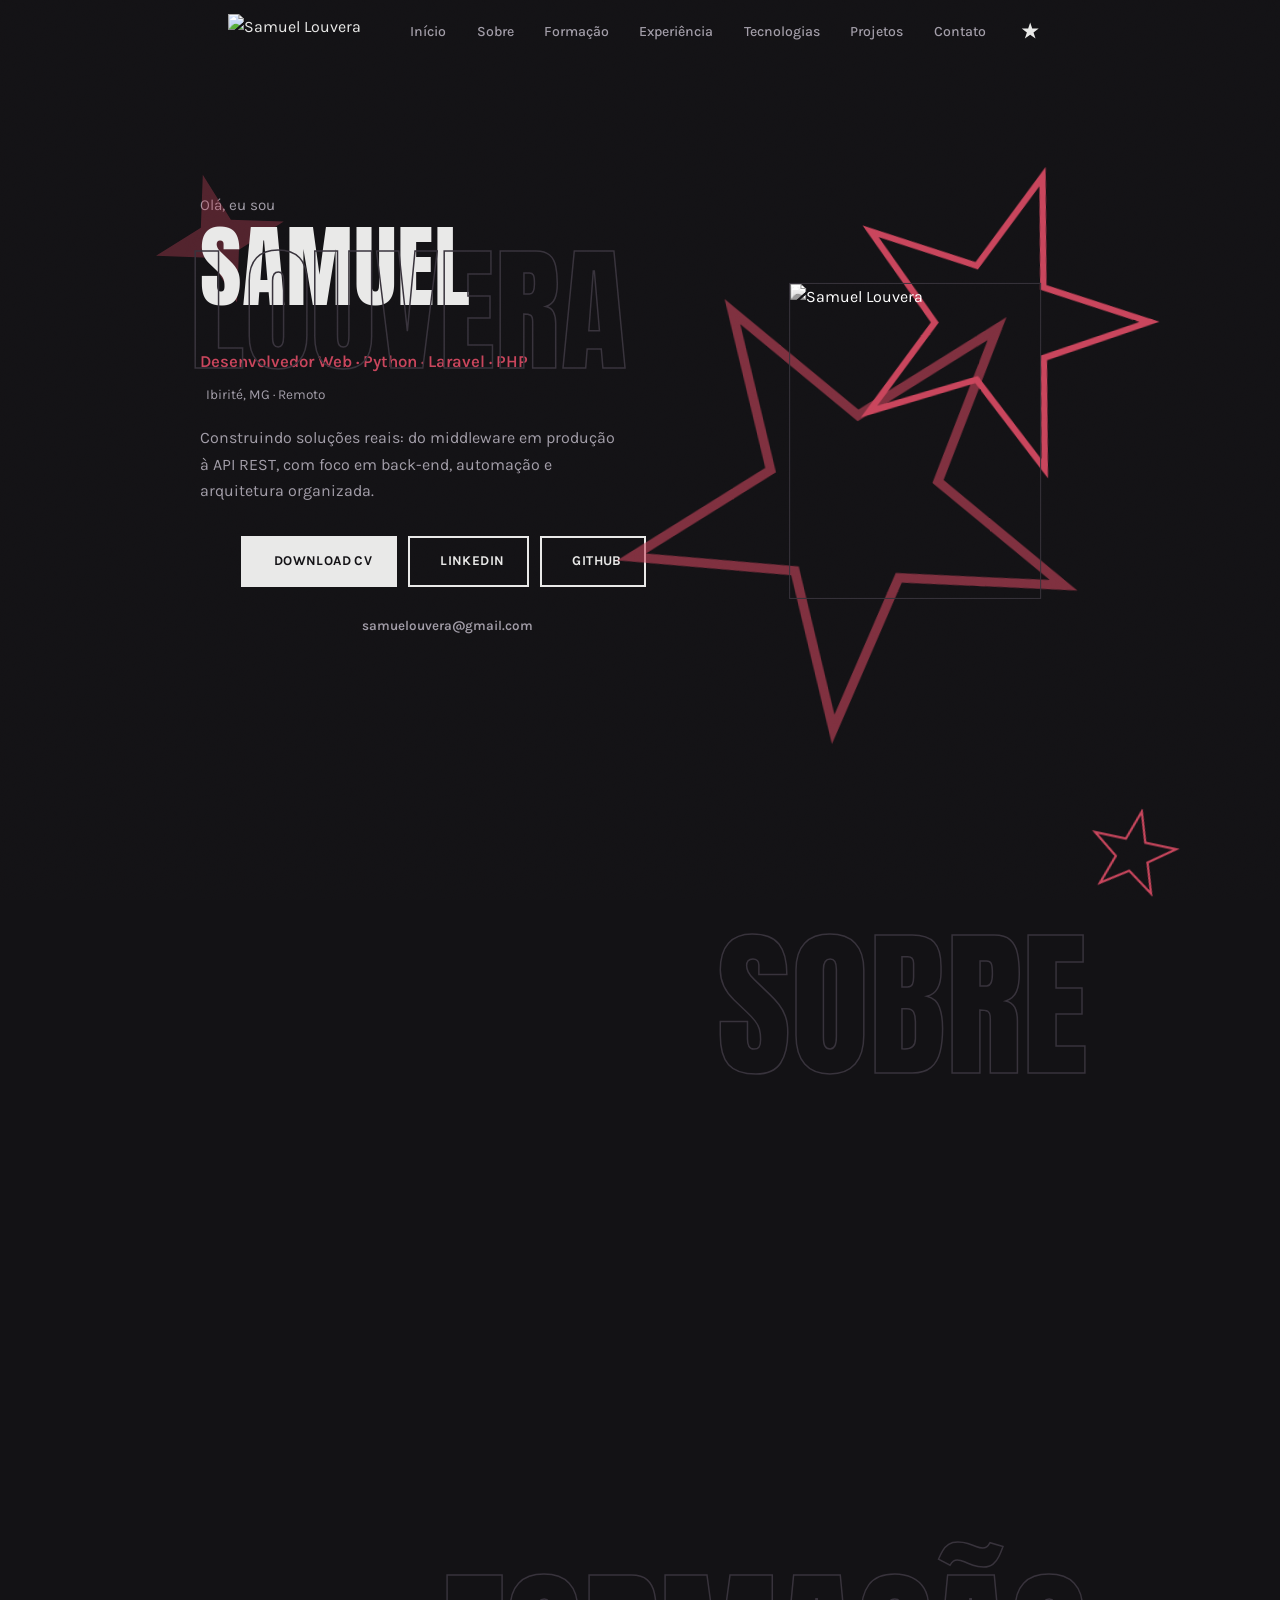
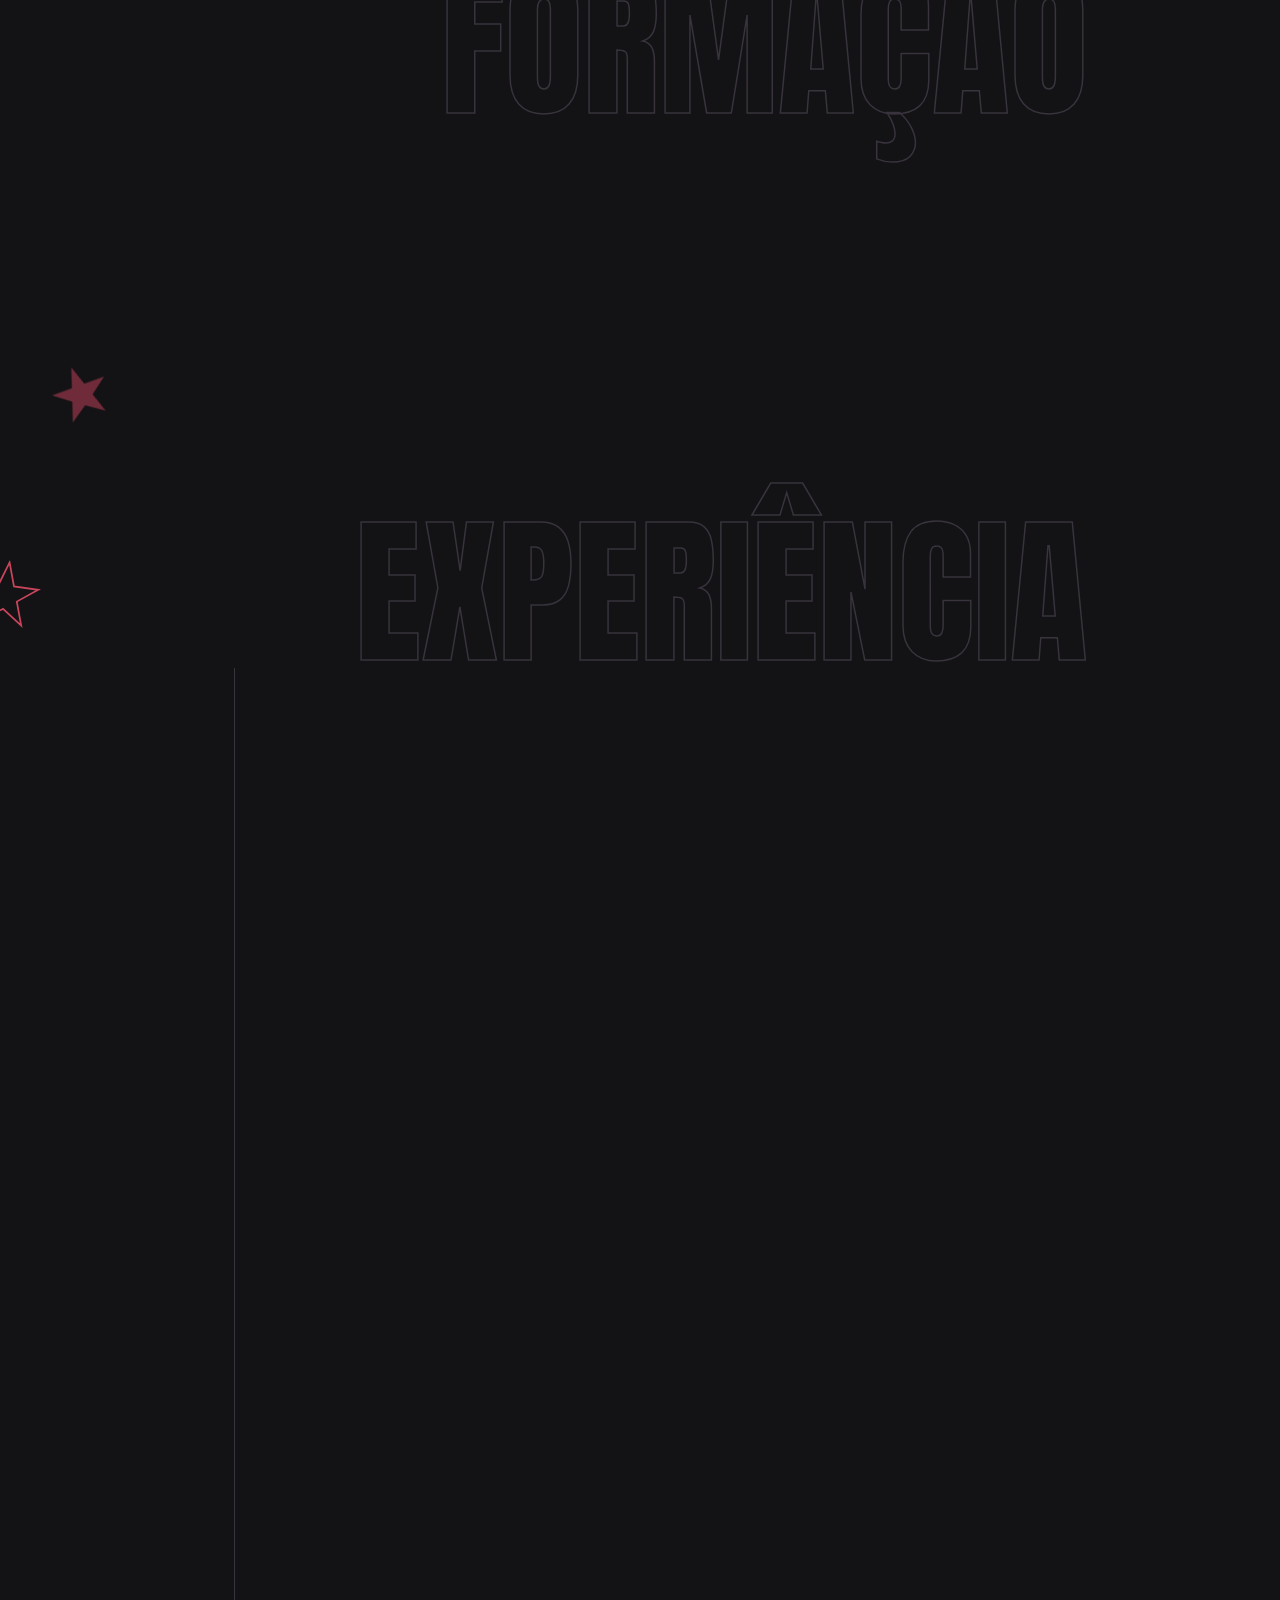
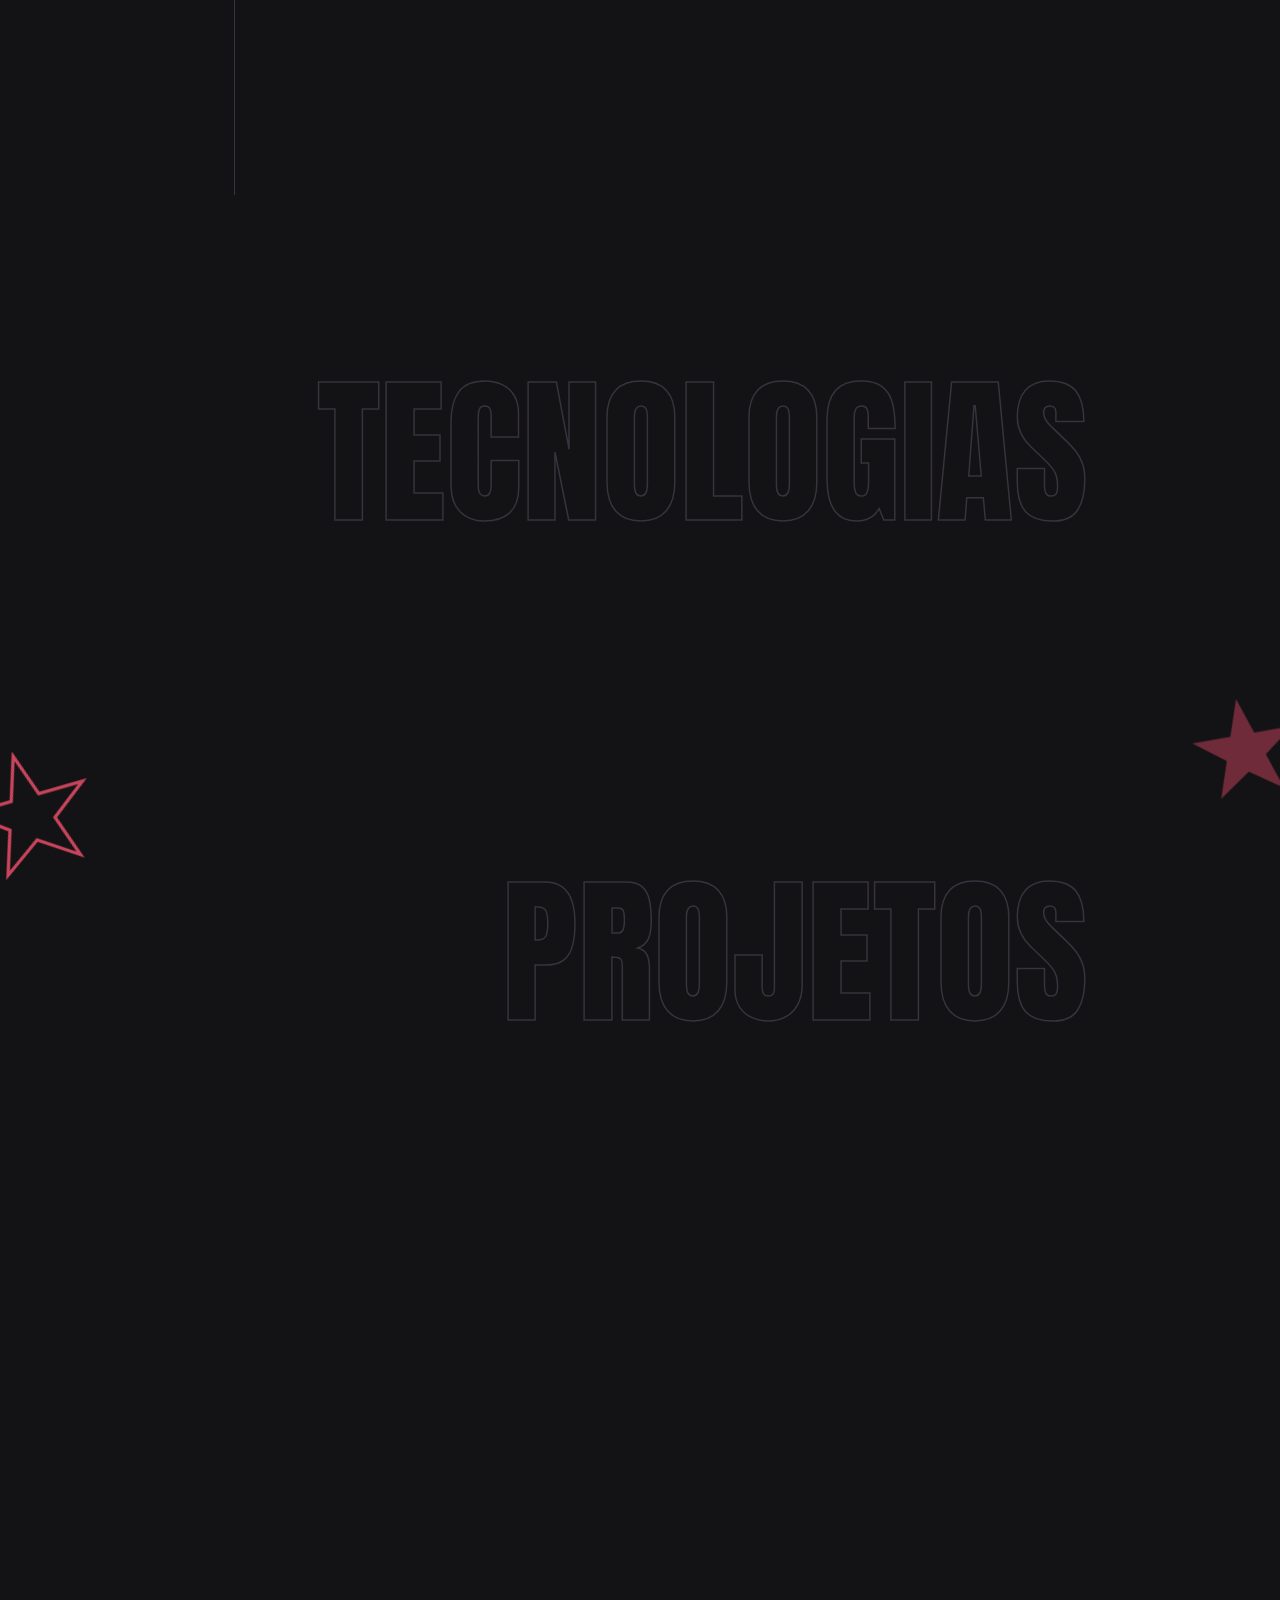
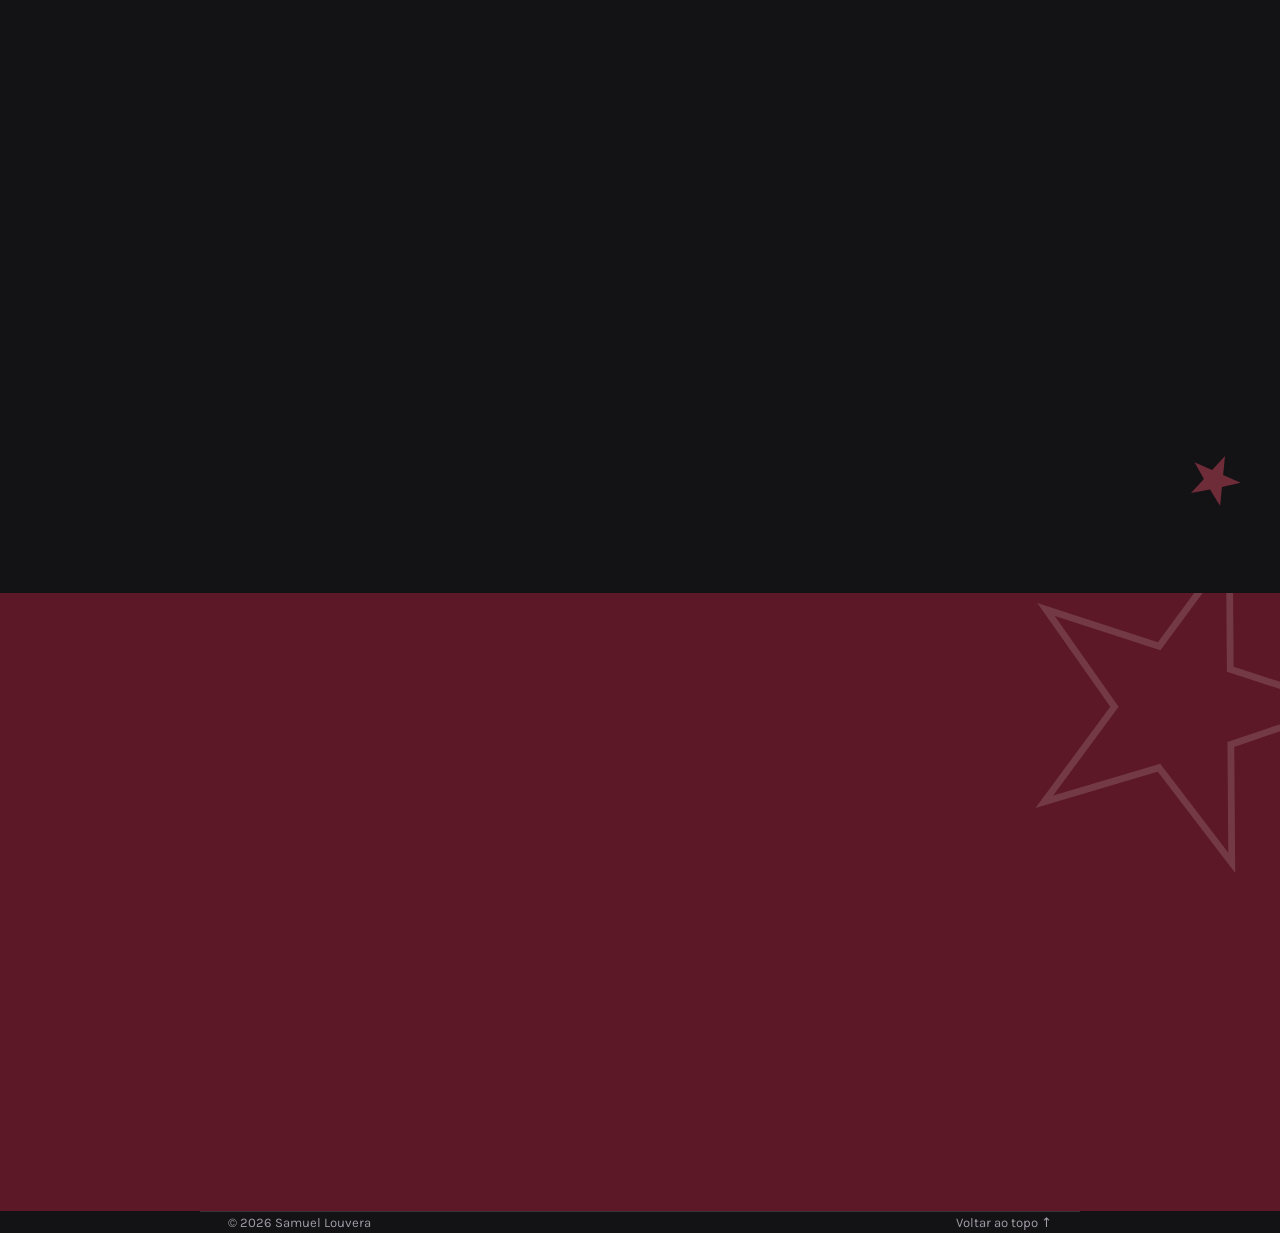
==== index.html @ 9cd800bb "Remove marquee de stacks abaixo do hero" ====
<!DOCTYPE html>
<html lang="pt-br">

<head>
    <meta charset="UTF-8">
    <meta name="viewport" content="width=device-width, initial-scale=1.0">
    <meta name="description" content="Samuel Louvera: Desenvolvedor Web especializado em Laravel, PHP, Python e APIs REST.">
    <meta name="theme-color" content="#131215">
    <title>Samuel Louvera</title>
    <script>
      (function () {
        var saved = localStorage.getItem('theme');
        if (saved === 'light') document.documentElement.setAttribute('data-theme', 'light');
      })();
    </script>

    <link rel="preconnect" href="https://fonts.googleapis.com">
    <link rel="preconnect" href="https://fonts.gstatic.com" crossorigin>
    <link href="https://fonts.googleapis.com/css2?family=Anton&family=Rampart+One&family=Manrope:wght@500;600;700;800&family=Karla:wght@400;500;600&display=swap" rel="stylesheet">
    <link href="https://cdnjs.cloudflare.com/ajax/libs/devicon/2.14.0/devicon.min.css" rel="stylesheet">
    <link href="https://cdnjs.cloudflare.com/ajax/libs/bootstrap-icons/1.11.3/font/bootstrap-icons.css" rel="stylesheet">
    <link rel="icon" href="assets/images/favicon-sv.png" type="image/png">
    <link rel="stylesheet" href="style.css">
</head>

<body>

    <svg width="0" height="0" style="position:absolute" aria-hidden="true">
        <defs>
            <path id="star-shape" d="M50,3 L61,36 L96,36 L68,57 L79,90 L50,70 L21,90 L32,57 L4,36 L39,36 Z" />
        </defs>
    </svg>

    <div id="scroll-prog"></div>

    <!-- ── NAV ── -->
    <nav id="navbar">
        <div class="nav-container">
            <a href="#inicio" class="nav-brand" id="nav-brand" aria-controls="nav-links" aria-expanded="false">
                <img src="assets/images/sv-mark.png" alt="Samuel Louvera">
            </a>
            <div class="nav-right">
                <ul class="nav-links" id="nav-links">
                    <li><a href="#inicio"      class="nav-link">Início</a></li>
                    <li><a href="#sobre"       class="nav-link">Sobre</a></li>
                    <li><a href="#formacao"    class="nav-link">Formação</a></li>
                    <li><a href="#experiencia" class="nav-link">Experiência</a></li>
                    <li><a href="#tecnologias" class="nav-link">Tecnologias</a></li>
                    <li><a href="#projetos"    class="nav-link">Projetos</a></li>
                    <li><a href="#contato"     class="nav-link">Contato</a></li>
                </ul>
                <button class="icon-link theme-toggle" id="theme-toggle" aria-label="Alternar para modo claro">
                    <svg class="theme-toggle-star" viewBox="0 0 100 100" aria-hidden="true"><use href="#star-shape"></use></svg>
                </button>
            </div>
        </div>
    </nav>

    <!-- ── HERO ── -->
    <section id="inicio">
        <div class="hero-grid">
            <div class="hero-text">
                <p class="hero-greeting">Olá, eu sou</p>
                <div class="hero-name-wrap">
                    <svg class="name-star intro" viewBox="0 0 100 100" aria-hidden="true">
                        <path d="M38,8 L46,34 L72,42 L46,50 L38,76 L30,50 L4,42 L30,34 Z" />
                    </svg>
                    <h1 class="hero-name"><span class="letter" style="--i:4">S</span><span class="letter" style="--i:11">a</span><span class="letter" style="--i:0">m</span><span class="letter" style="--i:7">u</span><span class="letter" style="--i:2">e</span><span class="letter" style="--i:9">l</span><br><span class="hero-name-line2"><span class="letter" style="--i:12">L</span><span class="letter" style="--i:1">o</span><span class="letter" style="--i:8">u</span><span class="letter" style="--i:5">v</span><span class="letter" style="--i:10">e</span><span class="letter" style="--i:3">r</span><span class="letter" style="--i:6">a</span></span></h1>
                </div>
                <p class="hero-role">Desenvolvedor Web · Python · Laravel · PHP</p>
                <p class="hero-location"><i class="bi bi-geo-alt"></i> Ibirité, MG · Remoto</p>
                <p class="hero-desc">
                    Construindo soluções reais: do middleware em produção à API REST,
                    com foco em back-end, automação e arquitetura organizada.
                </p>
                <div class="hero-actions">
                    <div class="hero-actions-row">
                        <a href="assets/documents/curriculos/SamuelLouveraM.pdf" download class="btn btn-primary">
                            <i class="bi bi-download"></i> Download CV
                        </a>
                        <a href="https://www.linkedin.com/in/samuel-louvera/" target="_blank" rel="noopener noreferrer" class="btn btn-outline">
                            <i class="bi bi-linkedin"></i> LinkedIn
                        </a>
                        <a href="https://github.com/samuzaum" target="_blank" rel="noopener noreferrer" class="btn btn-outline">
                            <i class="bi bi-github"></i> GitHub
                        </a>
                    </div>
                    <div class="hero-actions-row">
                        <button class="btn btn-ghost" id="email-btn">
                            <i class="bi bi-envelope"></i>
                            <span id="email-label">samuelouvera@gmail.com</span>
                        </button>
                    </div>
                </div>
            </div>
            <div class="hero-visual">
                <svg class="hero-blob" viewBox="0 0 100 100" aria-hidden="true">
                    <g class="star-a-shake"><path class="star-a" d="M50,3 L61,36 L96,36 L68,57 L79,90 L50,70 L21,90 L32,57 L4,36 L39,36 Z" transform="translate(-16 18) rotate(-28 50 50)" /></g>
                    <g class="star-b-shake"><path class="star-b" d="M50,3 L61,36 L96,36 L68,57 L79,90 L50,70 L21,90 L32,57 L4,36 L39,36 Z" transform="translate(68 32) scale(0.68) rotate(22) translate(-50 -50)" /></g>
                </svg>
                <div class="hero-photo-wrap">
                    <img src="assets/images/foto.jpg" alt="Samuel Louvera" class="hero-photo">
                </div>
                <div class="hero-tag-wrap">
                    <img src="assets/images/samuzaum-tag.png" alt="" class="hero-tag" aria-hidden="true">
                </div>
            </div>
        </div>
        <a href="#sobre" class="scroll-down" aria-label="Rolar para baixo">
            <i class="bi bi-chevron-double-down"></i>
        </a>
    </section>

    <!-- ── SOBRE ── -->
    <section id="sobre">
        <svg class="deco-star deco-star--outline star-sobre" viewBox="0 0 100 100" aria-hidden="true"><use href="#star-shape"></use></svg>
        <div class="container">
            <span class="section-watermark" aria-hidden="true">Sobre</span>
            <div class="section-head animate">
                <span class="eyebrow">Perfil</span>
                <h2 class="section-title">Sobre</h2>
            </div>
            <div class="sobre-content animate">
                <p>
                    Sou Samuel Louvera, desenvolvedor web com foco em back-end e automação.
                    Trabalho com <strong>Laravel, PHP e Python</strong> para construir APIs REST e soluções
                    integradas, e com <strong>HTML, CSS e JavaScript</strong> no front-end para interfaces
                    funcionais e responsivas.
                </p>
                <p>
                    Meu background une desenvolvimento e infraestrutura, o que me permite entender
                    o sistema de ponta a ponta, não só o código. Utilizo ferramentas de IA
                    (Claude, ChatGPT, Gemini) no dia a dia como parte do fluxo de trabalho, e tenho
                    inglês técnico para leitura e interpretação de documentação.
                </p>
                <p class="sobre-quote">Prefiro resolver o problema certo a entregar código bonito que ninguém pediu.</p>
            </div>
        </div>
    </section>

    <!-- ── FORMAÇÃO ── -->
    <section id="formacao">
        <svg class="deco-star deco-star--filled star-formacao" viewBox="0 0 100 100" aria-hidden="true"><use href="#star-shape"></use></svg>
        <div class="container">
            <span class="section-watermark" aria-hidden="true">Formação</span>
            <div class="section-head animate">
                <span class="eyebrow">Trajetória</span>
                <h2 class="section-title">Formação</h2>
            </div>
            <div class="formacao-grid animate">
                <div>
                    <h3 class="formacao-label">Educação</h3>
                    <div class="formacao-item">
                        <div class="formacao-icon"><i class="bi bi-mortarboard"></i></div>
                        <div>
                            <strong>Análise e Desenvolvimento de Sistemas</strong>
                            <span>Faculdade Descomplica</span>
                            <span class="formacao-date">2024 – 2026</span>
                        </div>
                    </div>
                    <div class="formacao-item">
                        <div class="formacao-icon"><i class="bi bi-tools"></i></div>
                        <div>
                            <strong>Técnico em Tecnologia da Informação</strong>
                            <span>SENAI BH CECOTEG</span>
                            <span class="formacao-date">2023 – 2024</span>
                        </div>
                    </div>
                </div>
                <div>
                    <h3 class="formacao-label">Certificações</h3>
                    <ul class="cert-list">
                        <li><i class="bi bi-patch-check"></i> Cisco: Network Defense</li>
                        <li><i class="bi bi-patch-check"></i> Cisco: Endpoint Security</li>
                        <li><i class="bi bi-patch-check"></i> Object-Oriented Developer</li>
                        <li><i class="bi bi-patch-check"></i> Ferramentas de Inteligência Artificial</li>
                        <li><i class="bi bi-patch-check"></i> Inglês Técnico: leitura e interpretação</li>
                    </ul>
                </div>
            </div>
        </div>
    </section>

    <!-- ── EXPERIÊNCIA ── -->
    <section id="experiencia">
        <svg class="deco-star deco-star--outline star-experiencia" viewBox="0 0 100 100" aria-hidden="true"><use href="#star-shape"></use></svg>
        <div class="container">
            <span class="section-watermark" aria-hidden="true">Experiência</span>
            <div class="section-head animate">
                <span class="eyebrow">Histórico profissional</span>
                <h2 class="section-title">Experiência</h2>
            </div>
            <div class="timeline">

                <div class="timeline-item animate">
                    <svg class="timeline-dot" viewBox="0 0 100 100" aria-hidden="true"><use href="#star-shape"></use></svg>
                    <div class="timeline-card">
                        <div class="timeline-header">
                            <div>
                                <h3>Lápis Raro</h3>
                                <span class="timeline-role">Estagiário de T.I</span>
                            </div>
                            <span class="timeline-date">abr/2026 – atual</span>
                        </div>
                        <ul class="timeline-bullets">
                            <li>Desenvolvimento e implementação de <strong>middleware Python</strong> para automação de extração e integração de dados via protocolo Intelbras <em>(em produção)</em>.</li>
                            <li>Desenvolvimento de funcionalidades em um dashboard interno de acompanhamento financeiro (<strong>Next.js, React, TypeScript, Supabase/PostgreSQL</strong>), incluindo modelagem de dados e otimização de consultas <em>(em desenvolvimento)</em>.</li>
                            <li>Implementação e manutenção de um portal interno de gestão de documentos (<strong>Laravel</strong>), com integração de e-mail automatizada e cobertura de testes automatizados <em>(em produção)</em>.</li>
                            <li>Administração de <strong>IAM</strong> via Google Workspace, cobrindo 95% do parque de permissões com Princípio do Menor Privilégio.</li>
                            <li>Gestão do ciclo de vida do colaborador: <strong>onboarding/offboarding</strong> em ambiente híbrido (nuvem e servidor local).</li>
                            <li>Migração de dados legados (CDs/HDs) para <strong>Google Drive</strong> com rotinas de backup e controle de integridade.</li>
                            <li>Suporte técnico <strong>N1/N2</strong> via <strong>GLPI</strong> com metodologia <strong>ITIL</strong>: hardware, firmware/drivers e refresh tecnológico.</li>
                        </ul>
                        <div class="timeline-tags">
                            <span class="tag">Python</span>
                            <span class="tag">Laravel</span>
                            <span class="tag">Next.js</span>
                            <span class="tag">TypeScript</span>
                            <span class="tag">Supabase</span>
                            <span class="tag">Google Workspace</span>
                            <span class="tag">IAM</span>
                            <span class="tag">GLPI</span>
                            <span class="tag">ITIL</span>
                        </div>
                    </div>
                </div>

                <div class="timeline-item animate">
                    <svg class="timeline-dot" viewBox="0 0 100 100" aria-hidden="true"><use href="#star-shape"></use></svg>
                    <div class="timeline-card">
                        <div class="timeline-header">
                            <div>
                                <h3>AprendaNet &amp; Professor Global</h3>
                                <span class="timeline-role">Bolsista em Conteúdo Educacional · Projeto CNPq · remoto</span>
                            </div>
                            <span class="timeline-date">ago/2025 – atual</span>
                        </div>
                        <ul class="timeline-bullets">
                            <li>Desenvolvimento de páginas <strong>HTML</strong> para conteúdos educacionais digitais.</li>
                            <li>Produção e formatação de materiais técnicos e científicos em <strong>LaTeX</strong>.</li>
                            <li>Tradução e conversão de conteúdos matemáticos de <strong>Maple</strong> para LaTeX e HTML.</li>
                        </ul>
                        <div class="timeline-tags">
                            <span class="tag">HTML</span>
                            <span class="tag">LaTeX</span>
                            <span class="tag">LMS</span>
                        </div>
                    </div>
                </div>

                <div class="timeline-item animate">
                    <svg class="timeline-dot" viewBox="0 0 100 100" aria-hidden="true"><use href="#star-shape"></use></svg>
                    <div class="timeline-card">
                        <div class="timeline-header">
                            <div>
                                <h3>Polimac Equipamentos para Gastronomia</h3>
                                <span class="timeline-role">Estagiário de Vendas</span>
                            </div>
                            <span class="timeline-date">out/2024 – jan/2025</span>
                        </div>
                        <ul class="timeline-bullets">
                            <li>Gestão de e-commerce nas plataformas <strong>Nuvem Shop</strong> e <strong>Mercado Livre</strong>.</li>
                            <li>Atendimento ao cliente com <strong>CRM HubSpot</strong> e <strong>ERP Bling</strong>.</li>
                        </ul>
                        <div class="timeline-tags">
                            <span class="tag">HubSpot</span>
                            <span class="tag">E-commerce</span>
                            <span class="tag">Canva</span>
                        </div>
                    </div>
                </div>

            </div>
        </div>
    </section>

    <!-- ── TECNOLOGIAS ── -->
    <section id="tecnologias">
        <svg class="deco-star deco-star--filled star-tecnologias" viewBox="0 0 100 100" aria-hidden="true"><use href="#star-shape"></use></svg>
        <div class="container">
            <span class="section-watermark" aria-hidden="true">Tecnologias</span>
            <div class="section-head animate">
                <span class="eyebrow">Ferramentas</span>
                <h2 class="section-title">Tecnologias</h2>
            </div>
            <div class="tech-grid animate">
                <div class="tech-category">
                    <h3>Front-End</h3>
                    <div class="tech-icons">
                        <div class="tech-item"><i class="devicon-html5-plain colored"></i><span>HTML5</span></div>
                        <div class="tech-item"><i class="devicon-css3-plain colored"></i><span>CSS3</span></div>
                        <div class="tech-item"><i class="devicon-javascript-plain colored"></i><span>JavaScript</span></div>
                        <div class="tech-item"><i class="devicon-typescript-plain colored"></i><span>TypeScript</span></div>
                        <div class="tech-item"><i class="devicon-react-original colored"></i><span>React</span></div>
                        <div class="tech-item"><i class="devicon-nextjs-original colored"></i><span>Next.js</span></div>
                        <div class="tech-item"><i class="devicon-bootstrap-plain colored"></i><span>Bootstrap</span></div>
                        <div class="tech-item"><i class="devicon-jquery-plain colored"></i><span>jQuery</span></div>
                    </div>
                </div>
                <div class="tech-category">
                    <h3>Back-End</h3>
                    <div class="tech-icons">
                        <div class="tech-item"><i class="devicon-laravel-plain colored"></i><span>Laravel</span></div>
                        <div class="tech-item"><i class="devicon-php-plain colored"></i><span>PHP</span></div>
                        <div class="tech-item"><i class="devicon-python-plain colored"></i><span>Python</span></div>
                        <div class="tech-item"><i class="devicon-nodejs-plain colored"></i><span>Node.js</span></div>
                        <div class="tech-item"><i class="devicon-mysql-plain colored"></i><span>MySQL</span></div>
                        <div class="tech-item"><i class="bi bi-database tech-google-icon"></i><span>Supabase</span></div>
                    </div>
                </div>
                <div class="tech-category">
                    <h3>Utilitários</h3>
                    <div class="tech-icons">
                        <div class="tech-item"><i class="devicon-git-plain colored"></i><span>Git</span></div>
                        <div class="tech-item"><i class="devicon-docker-plain colored"></i><span>Docker</span></div>
                        <div class="tech-item"><i class="devicon-figma-plain colored"></i><span>Figma</span></div>
                        <div class="tech-item"><i class="bi bi-google tech-google-icon"></i><span>G. Workspace</span></div>
                    </div>
                </div>
            </div>
        </div>
    </section>

    <!-- ── PROJETOS ── -->
    <section id="projetos">
        <svg class="deco-star deco-star--outline star-projetos" viewBox="0 0 100 100" aria-hidden="true"><use href="#star-shape"></use></svg>
        <svg class="deco-star deco-star--filled star-projetos-2" viewBox="0 0 100 100" aria-hidden="true"><use href="#star-shape"></use></svg>
        <div class="container">
            <span class="section-watermark" aria-hidden="true">Projetos</span>
            <div class="section-head animate">
                <span class="eyebrow">Projetos</span>
                <h2 class="section-title">O que eu já construí</h2>
                <p style="color:var(--slate);margin-top:.8rem;max-width:58ch;font-size:1rem;">
                    De projetos pessoais a sistemas em produção na Lápis Raro, empresa onde trabalho hoje.
                    Cada um com o contexto, a stack e o resultado.
                </p>
                <p style="color:var(--slate);opacity:.75;margin-top:.5rem;font-size:.85rem;">
                    Clique em um projeto pra abrir os detalhes.
                </p>
            </div>

            <!-- Destaques -->
            <div class="projects-featured animate">

                <article class="project-card" data-project="dashboard-financeiro" tabindex="0" role="button" aria-haspopup="dialog">
                    <div>
                        <div class="project-card-head">
                            <span class="dot live"></span>
                            <div>
                                <h3>Dashboard Financeiro</h3>
                                <span class="project-desc">Acompanhamento de faturamento e investimento por cliente, em produção</span>
                            </div>
                        </div>
                        <div class="project-card-meta">
                            <span class="status-pill live">Em produção</span>
                            <span class="vis-stamp"><i class="bi bi-building"></i> Lápis Raro</span>
                        </div>                    </div>
                    <div class="project-card-visual">
                        <div class="flow">
                            <div class="flow-step">
                                <div class="icon"><i class="bi bi-database"></i></div>
                                <span>Supabase</span>
                            </div>
                            <div class="flow-arrow"><i class="bi bi-arrow-right"></i></div>
                            <div class="flow-step highlight">
                                <div class="icon"><i class="bi bi-bar-chart"></i></div>
                                <span>Next.js / React</span>
                            </div>
                            <div class="flow-arrow"><i class="bi bi-arrow-right"></i></div>
                            <div class="flow-step">
                                <div class="icon"><i class="bi bi-people"></i></div>
                                <span>Gestão</span>
                            </div>
                        </div>
                    </div>
                </article>

                <article class="project-card" data-project="couplesplit" tabindex="0" role="button" aria-haspopup="dialog">
                    <div>
                        <div class="project-card-head">
                            <span class="dot dev"></span>
                            <div>
                                <h3>CoupleSplit</h3>
                                <span class="project-desc">App de finanças para casais: despesas compartilhadas, metas e saldo mensal</span>
                            </div>
                        </div>
                        <div class="project-card-meta">
                            <span class="status-pill dev">Em desenvolvimento</span>
                            <span class="vis-stamp"><i class="bi bi-person"></i> Projeto pessoal</span>
                        </div>                    </div>
                    <div class="project-card-visual">
                        <img src="assets/projects/couplesplit/dashboard.png" alt="Dashboard do CoupleSplit com saldo entre o casal e gastos do mês" loading="lazy">
                    </div>
                </article>

            </div>

            <!-- Demais projetos -->
            <div class="projects-grid animate">

                <article class="project-card-mini" data-project="portal-notas" data-index="01" tabindex="0" role="button" aria-haspopup="dialog">
                    <div class="project-card-head">
                        <span class="dot live"></span>
                        <h3>Portal de Notas Fiscais</h3>
                    </div>
                    <span class="project-desc">Fluxo de notas fiscais entre a empresa e fornecedores, com aprovação e auditoria</span>
                    <div class="project-card-meta">
                        <span class="status-pill live">Em produção</span>
                        <span class="vis-stamp"><i class="bi bi-building"></i> Lápis Raro</span>
                    </div>
                </article>

                <article class="project-card-mini" data-project="middleware-intelbras" data-index="02" tabindex="0" role="button" aria-haspopup="dialog">
                    <div class="project-card-head">
                        <span class="dot live"></span>
                        <h3>Middleware Intelbras</h3>
                    </div>
                    <span class="project-desc">Automação de extração e integração de dados via protocolo Intelbras</span>
                    <div class="project-card-meta">
                        <span class="status-pill live">Em produção</span>
                        <span class="vis-stamp"><i class="bi bi-building"></i> Lápis Raro</span>
                    </div>
                </article>

                <article class="project-card-mini" data-project="newsletter-giro" data-index="03" tabindex="0" role="button" aria-haspopup="dialog">
                    <div class="project-card-head">
                        <span class="dot live"></span>
                        <h3>Newsletter GIЯO</h3>
                    </div>
                    <span class="project-desc">Curadoria e redação de newsletter com duas etapas de IA, em produção pra agência toda</span>
                    <div class="project-card-meta">
                        <span class="status-pill live">Em produção</span>
                        <span class="vis-stamp"><i class="bi bi-building"></i> Lápis Raro</span>
                    </div>
                </article>

                <article class="project-card-mini" data-project="automacao-feedback" data-index="04" tabindex="0" role="button" aria-haspopup="dialog">
                    <div class="project-card-head">
                        <span class="dot dev"></span>
                        <h3>Automação de Feedback</h3>
                    </div>
                    <span class="project-desc">Dispara pesquisa de feedback entre colegas quando uma tarefa compartilhada é entregue</span>
                    <div class="project-card-meta">
                        <span class="status-pill dev">Em desenvolvimento</span>
                        <span class="vis-stamp"><i class="bi bi-building"></i> Lápis Raro</span>
                    </div>
                </article>

                <article class="project-card-mini" data-project="stock360" data-index="05" tabindex="0" role="button" aria-haspopup="dialog">
                    <div class="project-card-head">
                        <span class="dot live"></span>
                        <h3>Stock 360</h3>
                    </div>
                    <span class="project-desc">Controle de estoque para almoxarifado com superlotação, TCC técnico</span>
                    <div class="project-card-meta">
                        <span class="status-pill live">Concluído</span>
                        <span class="vis-stamp"><i class="bi bi-person"></i> Projeto pessoal</span>
                    </div>
                </article>

                <article class="project-card-mini" data-project="madzys" data-index="06" tabindex="0" role="button" aria-haspopup="dialog">
                    <div class="project-card-head">
                        <span class="dot dev"></span>
                        <h3>Madzys</h3>
                    </div>
                    <span class="project-desc">Plataforma de e-commerce para brechó virtual, em construção</span>
                    <div class="project-card-meta">
                        <span class="status-pill dev">Em desenvolvimento</span>
                        <span class="vis-stamp"><i class="bi bi-person"></i> Projeto pessoal</span>
                    </div>
                </article>

            </div>
        </div>

        <!-- Conteúdo detalhado de cada projeto, injetado no modal ao clicar -->
        <template id="tpl-dashboard-financeiro">
            <div class="case">
                <dl>
                    <dt>Contexto</dt><dd>Faturamento e investimento por cliente eram acompanhados sem visão consolidada nem histórico confiável.</dd>
                    <dt>Solução</dt><dd>Sistema em produção que desenvolvo e mantenho sozinho, do zero: motor de cálculo que aplica correções sem sobrescrever dado importado, versionamento de metas e fechamentos, views materializadas para manter o painel rápido com anos de histórico, e reforço de controle de acesso a nível de linha.</dd>
                    <dt>Stack</dt><dd class="tags-row"><span class="tag">Next.js</span><span class="tag">React</span><span class="tag">TypeScript</span><span class="tag">Supabase</span></dd>
                </dl>
            </div>
        </template>

        <template id="tpl-portal-notas">
            <div class="case">
                <dl>
                    <dt>Contexto</dt><dd>Notas fiscais entre a empresa e fornecedores/veículos de mídia circulavam sem fluxo formal nem histórico de aprovação.</dd>
                    <dt>Solução</dt><dd>Portal em Laravel que desenvolvo e mantenho sozinho, com dois acessos (equipe e fornecedor), workflow de aprovação com estados e auditoria, integração com Gmail que identifica e organiza automaticamente as respostas dos fornecedores por e-mail, e cobertura de testes automatizados sobre autenticação, aprovação e isolamento de dados entre fornecedores.</dd>
                    <dt>Stack</dt><dd class="tags-row"><span class="tag">Laravel</span><span class="tag">Gmail API</span><span class="tag">Testes automatizados</span></dd>
                </dl>
            </div>
            <div class="flow">
                <div class="flow-step">
                    <div class="icon"><i class="bi bi-truck"></i></div>
                    <span>Fornecedor</span>
                </div>
                <div class="flow-arrow"><i class="bi bi-arrow-right"></i></div>
                <div class="flow-step highlight">
                    <div class="icon"><i class="bi bi-folder2-open"></i></div>
                    <span>Portal Laravel</span>
                </div>
                <div class="flow-arrow"><i class="bi bi-arrow-right"></i></div>
                <div class="flow-step">
                    <div class="icon"><i class="bi bi-envelope-check"></i></div>
                    <span>Aprovação por e-mail</span>
                </div>
            </div>
        </template>

        <template id="tpl-middleware-intelbras">
            <div class="case">
                <dl>
                    <dt>Contexto</dt><dd>Dispositivos Intelbras expunham dados em protocolo proprietário, sem integração direta com os sistemas internos da empresa.</dd>
                    <dt>Solução</dt><dd>Middleware em Python que extrai, normaliza e integra esses dados automaticamente, rodando em produção desde a implantação.</dd>
                    <dt>Stack</dt><dd class="tags-row"><span class="tag">Python</span><span class="tag">Automação</span><span class="tag">Integração de dados</span></dd>
                </dl>
            </div>
            <div class="flow">
                <div class="flow-step">
                    <div class="icon"><i class="bi bi-hdd-network"></i></div>
                    <span>Dispositivos Intelbras</span>
                </div>
                <div class="flow-arrow"><i class="bi bi-arrow-right"></i></div>
                <div class="flow-step highlight">
                    <div class="icon"><i class="bi bi-cpu"></i></div>
                    <span>Middleware Python</span>
                </div>
                <div class="flow-arrow"><i class="bi bi-arrow-right"></i></div>
                <div class="flow-step">
                    <div class="icon"><i class="bi bi-database"></i></div>
                    <span>Sistema interno</span>
                </div>
            </div>
        </template>

        <template id="tpl-newsletter-giro">
            <div class="case">
                <dl>
                    <dt>Contexto</dt><dd>Produzir uma newsletter editorial de tendências toda semana consumia tempo manual de curadoria e redação.</dd>
                    <dt>Solução</dt><dd>Automação que varre fontes de tendências e usa IA em duas etapas (uma extrai o que é relevante de cada fonte, outra edita e escreve no tom da marca), montando o e-mail final.</dd>
                    <dt>Stack</dt><dd class="tags-row"><span class="tag">Make.com</span><span class="tag">Claude (Anthropic API)</span></dd>
                </dl>
            </div>
            <div class="flow">
                <div class="flow-step">
                    <div class="icon"><i class="bi bi-rss"></i></div>
                    <span>Fontes de tendência</span>
                </div>
                <div class="flow-arrow"><i class="bi bi-arrow-right"></i></div>
                <div class="flow-step highlight">
                    <div class="icon"><i class="bi bi-stars"></i></div>
                    <span>Curadoria + edição por IA</span>
                </div>
                <div class="flow-arrow"><i class="bi bi-arrow-right"></i></div>
                <div class="flow-step">
                    <div class="icon"><i class="bi bi-envelope-paper"></i></div>
                    <span>E-mail pronto</span>
                </div>
            </div>
        </template>

        <template id="tpl-automacao-feedback">
            <div class="case">
                <dl>
                    <dt>Contexto</dt><dd>Feedback entre colegas depois de uma tarefa em conjunto dependia de alguém lembrar de pedir.</dd>
                    <dt>Solução</dt><dd>Automação que escuta a entrega de tarefas compartilhadas na ferramenta de gestão de projetos, identifica quem trabalhou junto e dispara a pesquisa por e-mail, com as respostas centralizadas automaticamente numa planilha.</dd>
                    <dt>Stack</dt><dd class="tags-row"><span class="tag">Laravel</span><span class="tag">Webhook</span><span class="tag">Google Sheets</span></dd>
                </dl>
            </div>
            <div class="flow">
                <div class="flow-step">
                    <div class="icon"><i class="bi bi-check2-square"></i></div>
                    <span>Tarefa entregue</span>
                </div>
                <div class="flow-arrow"><i class="bi bi-arrow-right"></i></div>
                <div class="flow-step highlight">
                    <div class="icon"><i class="bi bi-envelope"></i></div>
                    <span>Pesquisa por e-mail</span>
                </div>
                <div class="flow-arrow"><i class="bi bi-arrow-right"></i></div>
                <div class="flow-step">
                    <div class="icon"><i class="bi bi-table"></i></div>
                    <span>Planilha</span>
                </div>
            </div>
        </template>

        <template id="tpl-couplesplit">
            <div class="case">
                <dl>
                    <dt>Contexto</dt><dd>Casais dividindo contas costumam controlar isso em planilha, sem histórico nem regra clara de rateio.</dd>
                    <dt>Solução</dt><dd>Aplicação web completa em Laravel, não só uma API: dashboard com saldo entre o casal, lançamento de despesas compartilhadas ou pessoais, parcelamentos, cartões, metas de economia e histórico de pagamentos.</dd>
                    <dt>Stack</dt><dd class="tags-row"><span class="tag">Laravel</span><span class="tag">PHP</span><span class="tag">SQLite</span><span class="tag">Tailwind</span></dd>
                </dl>
                <a class="project-link" href="https://github.com/samuzaum/CoupleSplit-API" target="_blank" rel="noopener noreferrer">↗ ver repositório</a>
            </div>
            <div class="shot-gallery">
                <div class="shot-box" tabindex="0" role="button" aria-label="Ampliar captura de tela do dashboard do CoupleSplit">
                    <img src="assets/projects/couplesplit/dashboard.png" alt="Dashboard do CoupleSplit com saldo entre o casal e gastos do mês" loading="lazy">
                    <span class="shot-zoom"><i class="bi bi-arrows-fullscreen"></i></span>
                </div>
                <div class="shot-box" tabindex="0" role="button" aria-label="Ampliar captura de tela da lista de despesas do CoupleSplit">
                    <img src="assets/projects/couplesplit/expenses.png" alt="Lista de despesas do CoupleSplit com a parte de cada um" loading="lazy">
                    <span class="shot-zoom"><i class="bi bi-arrows-fullscreen"></i></span>
                </div>
                <div class="shot-box" tabindex="0" role="button" aria-label="Ampliar captura de tela da página inicial do CoupleSplit">
                    <img src="assets/projects/couplesplit/landing.png" alt="Página inicial do CoupleSplit" loading="lazy">
                    <span class="shot-zoom"><i class="bi bi-arrows-fullscreen"></i></span>
                </div>
            </div>
        </template>

        <template id="tpl-stock360">
            <div class="case">
                <dl>
                    <dt>Contexto</dt><dd>Almoxarifado físico sem rastreabilidade de posição, gerando perda de tempo e itens extraviados.</dd>
                    <dt>Solução</dt><dd>Sistema de controle de estoque com otimização de armazenamento e rastreabilidade de produtos. Atuei como Scrum Master do time.</dd>
                    <dt>Stack</dt><dd class="tags-row"><span class="tag">PHP</span><span class="tag">MySQL</span><span class="tag">JavaScript</span><span class="tag">Ajax</span></dd>
                </dl>
                <a class="project-link" href="https://github.com/samuzaum/Stock360" target="_blank" rel="noopener noreferrer">↗ ver repositório</a>
            </div>
            <div class="shot-gallery">
                <div class="shot-box" tabindex="0" role="button" aria-label="Ampliar captura de tela de entrada de produtos do Stock 360">
                    <img src="assets/projects/stock360/entrada.jpg" alt="Tela de cadastro de entrada de produtos do Stock 360" loading="lazy">
                    <span class="shot-zoom"><i class="bi bi-arrows-fullscreen"></i></span>
                </div>
            </div>
        </template>

        <template id="tpl-madzys">
            <div class="case">
                <dl>
                    <dt>Contexto</dt><dd>Brechó virtual precisando de um catálogo próprio em vez de depender só de rede social.</dd>
                    <dt>Solução</dt><dd>Plataforma em construção: catálogo de produtos, carrinho, autenticação e painel de gestão para o vendedor.</dd>
                    <dt>Stack</dt><dd class="tags-row"><span class="tag">E-commerce</span></dd>
                </dl>
                <a class="project-link" href="https://www.instagram.com/madz.ys/" target="_blank" rel="noopener noreferrer">↗ ver no Instagram</a>
            </div>
        </template>
    </section>

    <!-- ── CONTATO ── -->
    <section id="contato">
        <svg class="contato-star" viewBox="0 0 100 100" aria-hidden="true">
            <path d="M50,3 L61,36 L96,36 L68,57 L79,90 L50,70 L21,90 L32,57 L4,36 L39,36 Z" />
        </svg>
        <div class="container">
            <div class="section-head animate">
                <span class="eyebrow">Contato</span>
                <h2 class="section-title">Vamos conversar</h2>
            </div>
            <div class="contato-card animate">
                <span class="availability"><i class="bi bi-star-fill"></i> Disponível para novas oportunidades</span>
                <p class="contato-desc">Disponível para oportunidades remotas em desenvolvimento, automação e suporte técnico.</p>
                <div class="contato-actions">
                    <button class="btn btn-primary" id="email-btn-2">
                        <i class="bi bi-envelope"></i>
                        <span id="email-label-2">samuelouvera@gmail.com</span>
                    </button>
                    <a href="https://wa.me/5531997881386" target="_blank" rel="noopener noreferrer" class="btn btn-outline">
                        <i class="bi bi-whatsapp"></i> WhatsApp
                    </a>
                    <a href="https://www.linkedin.com/in/samuel-louvera/" target="_blank" rel="noopener noreferrer" class="btn btn-outline">
                        <i class="bi bi-linkedin"></i> LinkedIn
                    </a>
                </div>
            </div>
        </div>
    </section>

    <footer class="container">
        <span>© 2026 Samuel Louvera</span>
        <a href="#inicio">Voltar ao topo ↑</a>
    </footer>

    <div class="project-modal" id="project-modal" role="dialog" aria-modal="true" aria-hidden="true">
        <div class="project-modal-panel">
            <button class="project-modal-close" id="project-modal-close" aria-label="Fechar">
                <i class="bi bi-x-lg"></i>
            </button>
            <div class="project-modal-head">
                <span class="dot" id="pm-dot"></span>
                <div>
                    <h3 id="pm-title"></h3>
                    <span class="project-desc" id="pm-desc"></span>
                </div>
            </div>
            <div class="project-card-meta" id="pm-meta"></div>
            <div class="project-modal-body" id="pm-body"></div>
        </div>
    </div>

    <div class="lightbox" id="lightbox" role="dialog" aria-modal="true" aria-hidden="true">
        <button class="lightbox-close" id="lightbox-close" aria-label="Fechar">
            <i class="bi bi-x-lg"></i>
        </button>
        <img id="lightbox-img" src="" alt="">
        <p class="lightbox-caption" id="lightbox-caption"></p>
    </div>

    <div class="cursor-ring" id="cursor-ring" aria-hidden="true">
        <svg viewBox="0 0 100 100"><use href="#star-shape"></use></svg>
    </div>

    <script src="main.js" defer></script>

</body>
</html>
---- style.css ----
/* ── Tokens (escuro por padrão, com variante clara via [data-theme]) ───── */
:root {
  --ink:        #e9e9e8;
  --paper:      #131215;
  --surface:    #1c1a1f;
  --surface-2:  #242127;
  --line:       #38333c;
  --slate:      #a29da8;
  --accent:     #c9455c;
  --accent-ink: #8a2438;
  --accent-soft:rgba(201,69,92,.14);
  --contato-ink:#e9e9e8;
  --status-live:      var(--accent);
  --status-live-soft: var(--accent-soft);
  --status-dev:       var(--slate);
  --status-dev-soft:  color-mix(in srgb, var(--slate) 16%, transparent);
  --radius: 0px;
  --container: 880px;
  --font-display: 'Manrope', 'Segoe UI', system-ui, sans-serif;
  --font-sans:    'Karla', 'Segoe UI', system-ui, sans-serif;
  --font-impact:  'Anton', 'Arial Narrow', sans-serif;
  --font-marker:  'Rampart One', cursive;
}
html[data-theme="light"] {
  --ink:        #1c1a1f;
  --paper:      #f6f3f2;
  --surface:    #ffffff;
  --surface-2:  #ece7e5;
  --line:       #d8d1cf;
  --slate:      #6b6570;
  --accent-soft:rgba(201,69,92,.1);
}

/* ── Reset ─────────────────────────────────────────────────── */
*, *::before, *::after { box-sizing: border-box; margin: 0; padding: 0; }
button { appearance: none; -webkit-appearance: none; -moz-appearance: none; font: inherit; }
button::-moz-focus-inner { border: 0; padding: 0; }
html { scroll-behavior: smooth; font-size: 16px; -webkit-text-size-adjust: 100%; }
body {
  font-family: var(--font-sans);
  background: var(--paper);
  color: var(--ink);
  line-height: 1.65;
  overflow-x: hidden;
  -webkit-font-smoothing: antialiased;
  position: relative;
  counter-reset: section-index;
}
::selection { background: var(--accent); color: var(--ink); }
body::before {
  content: ''; position: fixed; inset: 0; z-index: 2000; pointer-events: none;
  opacity: .035; mix-blend-mode: overlay;
  background-image: url("data:image/svg+xml,%3Csvg xmlns='http://www.w3.org/2000/svg' width='120' height='120'%3E%3Cfilter id='n'%3E%3CfeTurbulence type='fractalNoise' baseFrequency='0.9' numOctaves='2' stitchTiles='stitch'/%3E%3C/filter%3E%3Crect width='100%25' height='100%25' filter='url(%23n)'/%3E%3C/svg%3E");
}
a { text-decoration: none; color: inherit; }
ul { list-style: none; }
img { max-width: 100%; display: block; }
h1, h2, h3 { font-family: var(--font-display); font-weight: 700; letter-spacing: -.01em; text-wrap: balance; }
html { scrollbar-width: thin; scrollbar-color: var(--line) transparent; }
::-webkit-scrollbar { width: 4px; }
::-webkit-scrollbar-track { background: transparent; }
::-webkit-scrollbar-thumb { background: var(--line); border-radius: 4px; transition: background .2s ease; }
::-webkit-scrollbar-thumb:hover { background: var(--accent); }
:focus-visible { outline: 2px solid var(--accent); outline-offset: 3px; }
@media (prefers-reduced-motion: reduce) {
  html { scroll-behavior: auto; }
  * { animation-duration: .01ms !important; transition-duration: .01ms !important; }
}

.container { position: relative; z-index: 1; max-width: var(--container); margin: 0 auto; padding: 0 1.75rem; }

.eyebrow {
  font-family: var(--font-sans);
  font-size: .95rem;
  font-weight: 700;
  letter-spacing: .06em;
  text-transform: uppercase;
  color: var(--accent);
  display: block;
  margin-bottom: .6rem;
}
#sobre, #formacao, #experiencia, #tecnologias, #projetos, #contato {
  counter-increment: section-index;
}
.eyebrow::before {
  content: "0" counter(section-index) " \00b7\00a0";
  color: var(--slate); font-weight: 500; opacity: .8;
}

section { padding: 8.5rem 0 5rem; position: relative; }
@media (max-width: 760px) { section { padding: 6rem 0 3rem; } }

/* ── Estrelas decorativas soltas ───────────────────────────── */
.deco-star { position: absolute; z-index: 0; pointer-events: none; }
.deco-star--outline use { fill: none; stroke: var(--accent); stroke-width: 2.5; stroke-linejoin: miter; }
.deco-star--filled use { fill: var(--accent); opacity: .5; }

.star-sobre { width: 90px; top: -20px; right: 8%; transform: rotate(12deg); }
.star-formacao { width: 60px; bottom: -10px; left: 4%; transform: rotate(-20deg); }
.star-experiencia { width: 70px; top: 10%; left: -30px; transform: rotate(8deg); }
.star-tecnologias { width: 110px; bottom: -30px; right: -20px; transform: rotate(-10deg); }
.star-projetos { width: 130px; top: -25px; left: -35px; transform: rotate(-16deg); }
.star-projetos-2 { width: 55px; bottom: 6%; right: 3%; transform: rotate(24deg); }

@media (max-width: 760px) {
  .star-sobre { width: 52px; top: 4.8rem; right: -12px; }
  .star-formacao { width: 40px; bottom: -6px; left: -10px; }
  .star-experiencia { width: 46px; top: 4%; left: -16px; }
  .star-tecnologias { width: 62px; bottom: -14px; right: -10px; }
  .star-projetos { width: 66px; top: 4.8rem; left: -16px; }
  .star-projetos-2 { width: 36px; bottom: 4%; right: -8px; }
}

/* ── Flicker aleatório (letreiro de neon com defeito) ── */
.glitch-flicker {
  animation-name: title-flicker;
  animation-iteration-count: infinite;
  animation-timing-function: steps(1, end);
}
@keyframes title-flicker {
  0%, 92%, 100% { -webkit-text-stroke-color: var(--line); filter: none; }
  93%, 96% { -webkit-text-stroke-color: var(--accent); filter: drop-shadow(0 0 10px var(--accent)); }
  94%, 97% { -webkit-text-stroke-color: var(--line); filter: none; }
  95% { -webkit-text-stroke-color: var(--accent); filter: drop-shadow(0 0 10px var(--accent)); }
}
.glitch-flicker-svg {
  animation-name: star-flicker;
  animation-iteration-count: infinite;
  animation-timing-function: steps(1, end);
}
@keyframes star-flicker {
  0%, 92%, 100% { stroke: var(--line); filter: none; }
  93%, 96% { stroke: var(--accent); filter: drop-shadow(0 0 10px var(--accent)); }
  94%, 97% { stroke: var(--line); filter: none; }
  95% { stroke: var(--accent); filter: drop-shadow(0 0 10px var(--accent)); }
}
.glitch-flicker-svg-invert {
  animation-name: star-flicker-invert;
  animation-iteration-count: infinite;
  animation-timing-function: steps(1, end);
}
@keyframes star-flicker-invert {
  0%, 92%, 100% { stroke: var(--accent); filter: drop-shadow(0 0 10px var(--accent)); }
  93%, 96% { stroke: var(--line); filter: none; }
  94%, 97% { stroke: var(--accent); filter: drop-shadow(0 0 10px var(--accent)); }
  95% { stroke: var(--line); filter: none; }
}
@media (prefers-reduced-motion: reduce) {
  .glitch-flicker, .glitch-flicker-svg, .glitch-flicker-svg-invert { animation: none; }
}

/* ── Palavras gigantes em contorno, atrás dos títulos de seção ── */
.section-watermark {
  position: absolute; z-index: 0; top: -1.6rem; right: -.5rem;
  font-family: var(--font-impact); text-transform: uppercase; font-weight: 400;
  font-size: clamp(4.5rem, 13vw, 10rem); line-height: .85; white-space: nowrap;
  color: transparent; -webkit-text-stroke: 1.5px var(--line);
  pointer-events: none; user-select: none;
}
@media (max-width: 760px) {
  .section-watermark { font-size: clamp(3rem, 17vw, 4.4rem); top: 4rem; right: .9rem; }
}

/* título pequeno "carimbado" em cima da palavra grande, eyebrow pra ponta oposta */
#sobre .section-head, #formacao .section-head,
#experiencia .section-head, #tecnologias .section-head {
  display: flex; align-items: center; justify-content: space-between; gap: 1rem; flex-wrap: wrap;
}
#sobre .section-head .eyebrow, #formacao .section-head .eyebrow,
#experiencia .section-head .eyebrow, #tecnologias .section-head .eyebrow {
  margin-bottom: 0;
}
@media (max-width: 760px) {
  #sobre .section-head, #formacao .section-head,
  #experiencia .section-head, #tecnologias .section-head {
    flex-direction: column; align-items: flex-start;
  }
  #sobre .section-head .eyebrow, #formacao .section-head .eyebrow,
  #experiencia .section-head .eyebrow, #tecnologias .section-head .eyebrow {
    margin-bottom: .6rem;
  }
}

#inicio { padding-top: 0; }

/* ── Scroll progress ───────────────────────────────────────── */
#scroll-prog {
  position: fixed; top: 0; left: 0; height: 2px;
  background: var(--accent); width: 0; opacity: 0;
  z-index: 900; transition: opacity .2s ease;
}

/* ── Nav ───────────────────────────────────────────────────── */
#navbar {
  position: fixed; top: 0; left: 0; right: 0; z-index: 800;
  height: 64px; display: flex; align-items: center;
  border-bottom: 1px solid transparent;
  transition: background .25s ease, border-color .25s ease;
}
#navbar.scrolled {
  background: color-mix(in srgb, var(--paper) 92%, transparent);
  backdrop-filter: blur(8px);
  border-bottom-color: var(--line);
}
.nav-container {
  width: 100%; max-width: var(--container); margin: 0 auto;
  padding: 0 1.75rem; display: flex; align-items: center; justify-content: space-between;
}
.nav-brand { display: inline-flex; align-items: center; }
.nav-brand img {
  height: 36px; width: auto; display: block;
  transition: transform .2s ease;
}
.nav-brand:hover img { transform: rotate(-6deg) scale(1.1); }
.nav-brand.menu-open img { transform: rotate(90deg); }
.nav-right { display: flex; align-items: center; gap: 1.4rem; }
.nav-links { display: flex; gap: 1.9rem; }
.theme-toggle { width: 30px; height: 30px; font-size: 1rem; }
.nav-link {
  font-size: .88rem; font-weight: 500; color: var(--slate);
  transition: color .2s ease;
}
.nav-link:hover, .nav-link.active { color: var(--accent); }

@media (max-width: 860px) {
  .nav-container { padding: 0 1.25rem; }
  .nav-right { gap: .9rem; }
  .theme-toggle { width: 26px; height: 26px; }
  .nav-links {
    position: fixed; top: 64px; left: 0; right: 0;
    flex-direction: column; gap: 0;
    background: var(--surface); border-bottom: 1px solid var(--line);
    max-height: 0; overflow: hidden; transition: max-height .28s ease;
  }
  .nav-links.open { max-height: 400px; }
  .nav-link { padding: 1rem 1.75rem; border-top: 1px solid var(--line); width: 100%; }
}

/* ── Hero ──────────────────────────────────────────────────── */
#inicio {
  min-height: 92vh; display: flex; flex-direction: column; justify-content: center;
  padding: 8rem 1.75rem 4rem;
}
.hero-grid {
  display: grid; grid-template-columns: 1.15fr .85fr; align-items: center; gap: 2rem;
  max-width: var(--container); width: 100%; margin: 0 auto;
}
.hero-text { text-align: left; animation: hero-in .7s ease both; }
.hero-visual { animation: hero-in .7s ease .15s both; }
@keyframes hero-in {
  from { opacity: 0; transform: translateY(18px); }
  to   { opacity: 1; transform: translateY(0); }
}
.hero-greeting { font-size: .95rem; color: var(--slate); }
.hero-name-wrap { position: relative; display: inline-block; width: fit-content; }
.name-star {
  position: absolute; z-index: 0; width: 72%; height: auto;
  top: -58%; left: -20%; fill: var(--accent); opacity: .35;
  transform: rotate(-15deg);
  transform-origin: 38% 42%;
  pointer-events: none;
}
.name-star.intro {
  animation: star-intro .7s cubic-bezier(.34,1.56,.64,1) .4s backwards;
}
@keyframes star-intro {
  0%   { opacity: 0; transform: rotate(-15deg) scale(0); }
  100% { opacity: .35; transform: rotate(-15deg) scale(1); }
}
.name-star.spinning {
  animation: star-spin .8s linear infinite;
}
@keyframes star-spin {
  from { transform: rotate(-15deg); }
  to   { transform: rotate(345deg); }
}
.hero-name {
  position: relative; z-index: 1; cursor: default;
  font-family: var(--font-impact); text-transform: uppercase; font-weight: 400;
  font-size: clamp(3.4rem, 8.5vw, 5.6rem); line-height: .88;
  letter-spacing: .002em; margin: .6rem 0 1rem;
}
.hero-name .letter {
  display: inline-block;
  transition: transform .2s ease-out, -webkit-text-stroke-color .2s ease, text-shadow .2s ease;
  -webkit-text-stroke: 2px transparent;
}
.hero-name .letter:hover {
  -webkit-text-stroke-color: var(--accent);
  text-shadow: 0 6px 16px rgba(0,0,0,.35);
}
.hero-name-line2 .letter { color: transparent; -webkit-text-stroke: 1.5px var(--line); }
.hero-name-line2 {
  position: absolute; z-index: 0; left: -.6rem; top: 1.6rem;
  display: inline-block; white-space: nowrap; line-height: .85;
  font-size: clamp(4.5rem, 12vw, 8.5rem);
  pointer-events: none;
}
@keyframes name-shake {
  0%, 100% { transform: translateY(0) rotate(0); }
  25% { transform: translateY(-6px) rotate(-6deg); }
  50% { transform: translateY(2px) rotate(4deg); }
  75% { transform: translateY(-3px) rotate(-3deg); }
}
.hero-name .letter:hover {
  animation: name-shake .5s ease;
}
.hero-role { font-family: var(--font-sans); font-size: 1.05rem; font-weight: 600; color: var(--accent); margin-top: 1.6rem; margin-bottom: .5rem; }
.hero-location { font-size: .85rem; color: var(--slate); margin-bottom: 1.2rem; display: flex; align-items: center; gap: .4rem; }
.hero-desc { max-width: 42ch; color: var(--slate); font-size: 1rem; }
.hero-actions { display: flex; flex-direction: column; align-items: center; gap: .9rem; margin-top: 2rem; }
.hero-actions-row { display: flex; flex-wrap: wrap; justify-content: center; align-items: center; gap: .7rem; }

.hero-visual { position: relative; display: flex; align-items: center; justify-content: center; }
.hero-blob {
  position: absolute; width: 130%; height: auto;
  top: 46%; left: 55%;
  transform: translate(-50%, -50%) rotate(-4deg)
             translate(calc(var(--mx, 0) * 1px), calc(var(--my, 0) * 1px));
  transition: transform .2s ease-out;
  will-change: transform;
  z-index: 0; pointer-events: none;
  overflow: visible;
}
.hero-blob .star-a,
.hero-blob .star-b {
  fill: none; stroke: var(--accent); stroke-width: 2; stroke-linejoin: miter; stroke-miterlimit: 12;
}
.hero-blob .star-a { opacity: .6; }
.hero-blob .star-a-shake,
.hero-blob .star-b-shake {
  transform-box: fill-box; transform-origin: center;
  animation: star-shake .55s cubic-bezier(.36,.07,.19,.97) .3s;
}
.hero-blob .star-b-shake { animation-delay: .5s; }
@keyframes star-shake {
  0%   { transform: rotate(0deg) scale(1); }
  15%  { transform: rotate(-10deg) scale(1.05); }
  35%  { transform: rotate(8deg) scale(1); }
  55%  { transform: rotate(-6deg) scale(1.03); }
  75%  { transform: rotate(4deg) scale(1); }
  100% { transform: rotate(0deg) scale(1); }
}
.hero-photo-wrap {
  position: relative; z-index: 1; width: min(280px, 70%); aspect-ratio: 4 / 5;
  border-radius: 0; overflow: hidden; border: 1px solid var(--line);
  transform: translate(6%, 6%);
  transition: border-color .2s ease, box-shadow .2s ease;
}
.hero-photo-wrap:hover {
  border-color: var(--accent);
  box-shadow: 0 10px 28px rgba(0,0,0,.25);
}
.hero-photo { width: 100%; height: 100%; object-fit: cover; filter: grayscale(1) contrast(1.25); }
.hero-tag-wrap {
  position: absolute; z-index: 2; left: -10%; bottom: 2%;
  width: 150px; max-width: 42%;
  pointer-events: none;
  animation: star-shake .55s cubic-bezier(.36,.07,.19,.97) .3s;
}
.hero-tag {
  display: block; width: 100%; height: auto;
  transform: rotate(-6deg)
             translate(calc(var(--mx, 0) * 1.6px), calc(var(--my, 0) * 1.6px));
  transition: transform .2s ease-out, filter .2s ease;
  will-change: transform;
  pointer-events: auto;
  filter: brightness(0) invert(1);
  opacity: 0;
  animation: tag-fade-in .3s ease-out .05s forwards;
}
.hero-tag:hover { filter: none; }
html[data-theme="light"] .hero-tag { filter: none; }
@keyframes tag-fade-in { to { opacity: 1; } }

.scroll-down {
  display: block; width: fit-content; margin: 3rem auto 0;
  color: var(--slate); font-size: 1.1rem;
  animation: bob 2.2s ease-in-out infinite;
}
@keyframes bob { 0%,100%{transform:translateY(0);} 50%{transform:translateY(6px);} }

@media (max-width: 860px) {
  .hero-grid { grid-template-columns: 1fr; text-align: center; }
  .hero-text { text-align: center; }
  .hero-desc { margin: 0 auto; }
  .hero-location { justify-content: center; }
  .hero-visual { order: -1; margin-bottom: 1rem; }
  .hero-photo-wrap { width: 180px; }
}
@media (max-width: 480px) {
  .hero-actions { width: 100%; margin: 0; }
  .hero-actions-row { flex-direction: column; align-items: stretch; }
  .hero-actions-row .btn { width: 100%; white-space: normal; }
  .hero-actions-row .btn span { min-width: 0; overflow-wrap: break-word; }
}

.btn {
  display: inline-flex; align-items: center; gap: .5rem;
  padding: .75rem 1.4rem; border-radius: var(--radius);
  font-family: var(--font-sans); font-size: .84rem; font-weight: 700;
  text-transform: uppercase; letter-spacing: .03em;
  border: 2px solid var(--ink); cursor: pointer; white-space: nowrap;
  transition: background .15s ease, color .15s ease, transform .1s ease;
  background: var(--surface); color: var(--ink);
}
.btn:hover { transform: translate(-2px, -2px); box-shadow: 3px 3px 0 var(--ink); }
.icon-link {
  display: inline-flex; align-items: center; justify-content: center;
  width: 44px; height: 44px; color: var(--ink); font-size: 1.3rem;
  background: none; border: none; padding: 0; font-family: inherit; cursor: pointer;
  transition: color .15s ease, transform .1s ease;
}
.icon-link:hover { color: var(--accent); transform: translateY(-2px); }
.theme-toggle-star {
  width: 1.15rem; height: 1.15rem; fill: currentColor;
  transition: fill .2s ease, transform .5s ease;
}
html[data-theme="light"] .theme-toggle-star {
  fill: none; stroke: currentColor; stroke-width: 6;
}
.theme-toggle:hover .theme-toggle-star { transform: rotate(40deg); }
.btn-primary { background: var(--ink); border-color: var(--ink); color: var(--paper); }
.btn-primary:hover { background: var(--accent); border-color: var(--accent); box-shadow: 3px 3px 0 var(--ink); }
.btn-outline { background: transparent; }
.btn-ghost { background: transparent; border-color: transparent; text-transform: none; letter-spacing: 0; font-weight: 600; color: var(--slate); }
.btn-ghost:hover { color: var(--ink); border-color: transparent; transform: none; box-shadow: none; }

/* ── Section titles ────────────────────────────────────────── */
.section-title {
  font-family: var(--font-impact); text-transform: uppercase; font-weight: 400;
  letter-spacing: .01em; font-size: clamp(1.9rem, 3.6vw, 2.4rem);
}
.section-head { margin-bottom: 3.4rem; }

/* ── Sobre ─────────────────────────────────────────────────── */
.sobre-content { max-width: 62ch; display: flex; flex-direction: column; gap: 1.1rem; }
.sobre-content p { color: var(--slate); font-size: 1rem; }
.sobre-content strong { color: var(--ink); font-weight: 700; }
.sobre-quote {
  font-family: var(--font-display); font-style: italic; font-weight: 600;
  font-size: 1.05rem; color: var(--ink) !important;
  border-left: 3px solid var(--accent); padding-left: 1.1rem; margin-top: .4rem;
}

/* ── Formação ──────────────────────────────────────────────── */
.formacao-grid { display: grid; grid-template-columns: 1.4fr 1fr; gap: 3rem; }
.formacao-label { font-size: .82rem; text-transform: uppercase; letter-spacing: .04em; color: var(--slate); margin-bottom: 1.2rem; font-weight: 700; }
.formacao-item {
  display: flex; gap: 1rem; padding: 1rem .6rem; margin: 0 -.6rem;
  border-top: 1px solid var(--line); border-radius: var(--radius);
  transition: background .2s ease;
}
.formacao-item:first-of-type { border-top: none; }
.formacao-item:hover { background: var(--surface-2); }
.formacao-icon {
  width: 36px; height: 36px; flex: none; border-radius: 50%;
  background: var(--accent-soft); display: flex; align-items: center; justify-content: center;
  color: var(--accent); font-size: 1rem;
  transition: transform .2s ease;
}
.formacao-item:hover .formacao-icon { transform: scale(1.08); }
.formacao-item div > div { display: flex; flex-direction: column; gap: .15rem; }
.formacao-item strong { font-size: .96rem; font-weight: 700; }
.formacao-item span { font-size: .87rem; color: var(--slate); }
.formacao-date { font-size: .8rem !important; }
.cert-list { display: flex; flex-direction: column; gap: .8rem; }
.cert-list li { display: flex; align-items: baseline; gap: .6rem; font-size: .92rem; color: var(--slate); }
.cert-list i { color: var(--status-live); font-size: .85rem; }

@media (max-width: 760px) { .formacao-grid { grid-template-columns: 1fr; gap: 2.2rem; } }

/* ── Experiência (timeline) ────────────────────────────────── */
.timeline { display: flex; flex-direction: column; gap: 0; border-left: 1px solid var(--line); margin-left: 6px; }
.timeline-item { position: relative; padding: 0 0 2.6rem 2.2rem; }
.timeline-item:last-child { padding-bottom: 0; }
.timeline-dot {
  position: absolute; left: -9px; top: 3px; width: 18px; height: 18px;
  pointer-events: none;
}
@keyframes timeline-dot-spin { to { transform: rotate(360deg); } }
.timeline-item:hover .timeline-dot { animation: timeline-dot-spin .6s ease; }
.timeline-dot use { fill: var(--paper); stroke: var(--slate); stroke-width: 7; stroke-linejoin: miter; }
.timeline-item:first-child .timeline-dot {
  width: 26px; height: 26px; left: -13px; top: -1px;
  filter: drop-shadow(0 0 6px var(--accent-soft));
}
.timeline-item:first-child .timeline-dot use { fill: var(--accent); stroke: none; }
.timeline-card {
  background: var(--surface); border: 1px solid var(--line); border-radius: var(--radius);
  padding: 1.6rem 1.7rem;
  transition: border-color .2s ease, transform .2s ease, box-shadow .2s ease;
}
.timeline-card:hover {
  border-color: var(--slate); transform: translateY(-2px);
  box-shadow: 0 8px 24px rgba(0,0,0,.06);
}
.timeline-header { display: flex; justify-content: space-between; align-items: flex-start; gap: 1rem; flex-wrap: wrap; margin-bottom: 1rem; }
.timeline-header h3 {
  font-family: var(--font-impact); text-transform: uppercase; font-weight: 400;
  font-size: 1.35rem; display: inline; letter-spacing: .01em;
}
.timeline-role { font-size: .87rem; color: var(--slate); display: block; margin-top: .2rem; }
.timeline-date { font-size: .82rem; color: var(--slate); white-space: nowrap; }
.timeline-bullets { display: flex; flex-direction: column; gap: .55rem; margin-bottom: 1.2rem; }
.timeline-bullets li { font-size: .9rem; color: var(--slate); padding-left: 1.1rem; position: relative; }
.timeline-bullets li::before { content: '★'; position: absolute; left: 0; top: .05em; font-size: .6em; color: var(--accent); }
.timeline-bullets strong { color: var(--ink); font-weight: 700; }
.timeline-tags { display: flex; flex-wrap: wrap; gap: .5rem; }
.tag {
  display: inline-block;
  font-family: var(--font-sans); font-size: .78rem; font-weight: 500; color: var(--slate);
  background: var(--surface-2); border-radius: 2px; padding: .25rem .7rem;
  transition: transform .15s ease;
}
.tag:nth-child(3n+1) { transform: rotate(-2.5deg); }
.tag:nth-child(3n+2) { transform: rotate(1.5deg); }
.tag:nth-child(3n+3) { transform: rotate(-1deg); }
.tag:hover { transform: rotate(0deg) scale(1.06); }

/* ── Tecnologias ───────────────────────────────────────────── */
.tech-grid { display: grid; grid-template-columns: repeat(3, 1fr); gap: 2rem; }
.tech-category h3 { font-size: .82rem; text-transform: uppercase; letter-spacing: .04em; color: var(--slate); font-weight: 700; margin-bottom: 1.1rem; }
.tech-icons { display: flex; flex-wrap: wrap; gap: .55rem; }
.tech-item {
  display: inline-flex; flex-direction: row; align-items: center; gap: .55rem;
  border: none; border-radius: 2px; background: var(--surface-2);
  padding: .5rem .8rem .5rem .6rem; transition: transform .15s ease, background .2s ease, box-shadow .2s ease;
  transform: rotate(var(--r, 0deg));
}
.tech-item:nth-child(7n+1) { --r: -2.5deg; }
.tech-item:nth-child(7n+2) { --r: 1.5deg; }
.tech-item:nth-child(7n+3) { --r: -1deg; }
.tech-item:nth-child(7n+4) { --r: 2.5deg; }
.tech-item:nth-child(7n+5) { --r: -2deg; }
.tech-item:nth-child(7n+6) { --r: 1deg; }
.tech-item:nth-child(7n+7) { --r: -1.5deg; }
.tech-item:hover {
  transform: rotate(0deg) scale(1.06);
  background: var(--surface);
  box-shadow: 0 6px 16px rgba(0,0,0,.2);
}
.tech-item i { font-size: 1.15rem; transition: transform .2s ease; }
.tech-item:hover i { transform: scale(1.15); }
.tech-item span { font-family: var(--font-sans); font-size: .78rem; font-weight: 500; color: var(--slate); white-space: nowrap; }
.tech-google-icon { color: var(--accent); }

@media (max-width: 760px) { .tech-grid { grid-template-columns: 1fr; gap: 2.2rem; } }

/* ── Projetos ──────────────────────────────────────────────── */
.dot { width: 8px; height: 8px; border-radius: 50%; flex: none; }
.dot.live { background: var(--status-live); }
.dot.dev { background: var(--status-dev); }
.status-pill { font-family: var(--font-sans); font-size: .78rem; font-weight: 500; padding: .2rem .6rem; border-radius: 2px; white-space: nowrap; }
.status-pill.live { color: var(--status-live); background: var(--status-live-soft); }
.status-pill.dev { color: var(--status-dev); background: var(--status-dev-soft); }
.vis-stamp { font-family: var(--font-sans); font-size: .78rem; color: var(--slate); display: inline-flex; align-items: center; gap: .3rem; }
.project-desc { font-family: var(--font-sans); font-size: .87rem; font-weight: 400; color: var(--slate); margin-top: .2rem; display: block; }

/* passar o mouse num projeto destaca ele e apaga um pouco os outros do grupo todo */
#projetos .container:has(.project-card:hover, .project-card-mini:hover) .project-card:not(:hover),
#projetos .container:has(.project-card:hover, .project-card-mini:hover) .project-card-mini:not(:hover) {
  opacity: .5;
}

.projects-featured { display: flex; flex-direction: column; gap: 1.1rem; margin-bottom: 1.1rem; }
.project-card {
  display: grid; grid-template-columns: 1.3fr 1fr; gap: 1.8rem; align-items: center;
  background: var(--surface); border: 1px solid var(--line); border-radius: var(--radius);
  padding: 1.8rem 2rem; cursor: pointer;
  transition: border-color .2s ease, transform .2s ease, box-shadow .2s ease, opacity .25s ease;
}
.project-card:hover, .project-card:focus-visible {
  border-color: var(--accent); transform: translateY(-2px); box-shadow: 0 10px 28px rgba(0,0,0,.18);
}
.project-card-head { display: flex; gap: .7rem; align-items: flex-start; margin-bottom: .9rem; }
.project-card-head .dot { margin-top: .5rem; }
.project-card-head h3 {
  font-family: var(--font-impact); text-transform: uppercase; font-weight: 400;
  font-size: 1.4rem; letter-spacing: .01em;
}
.project-card-meta { display: flex; flex-direction: column-reverse; align-items: flex-start; gap: .4rem; margin-bottom: 1rem; }
.project-card-visual { border-radius: var(--radius); overflow: hidden; align-self: stretch; }
.project-card-visual img { width: 100%; height: 100%; object-fit: cover; display: block; }
.project-card-visual .flow { height: 100%; align-items: center; }
.project-card-visual .flow-note { display: none; }

.projects-grid { display: grid; grid-template-columns: repeat(3, 1fr); gap: 1.1rem; }
.project-card-mini {
  position: relative; overflow: hidden;
  background: var(--surface); border: 1px solid var(--line); border-radius: var(--radius);
  padding: 1.3rem 1.3rem 1.1rem; cursor: pointer; display: flex; flex-direction: column; gap: .6rem;
  transition: border-color .2s ease, transform .2s ease, box-shadow .2s ease, background .2s ease, opacity .25s ease;
}
.project-card-mini:hover, .project-card-mini:focus-visible {
  border-color: var(--accent); background: var(--surface-2);
  transform: translateY(-3px); box-shadow: 0 10px 24px rgba(0,0,0,.2);
}
.project-card-mini::before {
  content: attr(data-index);
  position: absolute; z-index: -1; top: -.1rem; right: .3rem;
  font-family: var(--font-impact); font-weight: 400; font-size: 3.6rem; line-height: 1;
  color: transparent; -webkit-text-stroke: 1px var(--line);
  transition: -webkit-text-stroke-color .2s ease;
  pointer-events: none;
}
.project-card-mini:hover::before { -webkit-text-stroke-color: var(--accent); }
.project-card-mini .project-card-head { margin-bottom: 0; align-items: center; }
.project-card-mini .project-card-head .dot { margin-top: 0; }
.project-card-mini .project-card-head h3 { font-size: 1.12rem; letter-spacing: .015em; }
.project-card-mini .project-card-meta { margin-top: auto; padding-top: .3rem; margin-bottom: 0; }

.case dl { display: grid; grid-template-columns: auto 1fr; gap: 1rem 1.1rem; font-size: .89rem; }
.case dt { font-size: .78rem; font-weight: 700; color: var(--ink); padding-top: .1rem; white-space: nowrap; }
.case dd { color: var(--slate); }
.case .tags-row { margin-top: .1rem; display: flex; flex-wrap: wrap; gap: .4rem; }
.project-link { display: inline-flex; align-items: center; gap: .4rem; margin-top: 1rem; font-size: .87rem; font-weight: 600; color: var(--accent); }
.project-link:hover { color: var(--accent-ink); }

@media (max-width: 860px) { .projects-grid { grid-template-columns: repeat(2, 1fr); } }
@media (max-width: 640px) {
  .project-card { grid-template-columns: 1fr; }
  .project-card-visual { order: -1; max-height: 180px; }
  .projects-grid { grid-template-columns: 1fr; }
}

/* fluxo ilustrativo (projetos internos) */
.flow { display: flex; align-items: flex-start; justify-content: center; gap: .35rem; margin-top: 1.6rem; }
.flow-step { display: flex; flex-direction: column; align-items: center; gap: .5rem; width: 68px; text-align: center; }
.flow-step .icon {
  width: 42px; height: 42px; border-radius: 50%; display: flex; align-items: center; justify-content: center;
  background: var(--surface-2); border: 1px solid var(--line); font-size: 1.15rem; color: var(--slate);
}
.flow-step.highlight .icon { background: var(--accent-soft); border-color: var(--accent); color: var(--accent); }
.flow-step span { font-size: .74rem; color: var(--slate); line-height: 1.25; }
.flow-arrow { width: 22px; height: 42px; flex: none; display: flex; align-items: center; justify-content: center; color: var(--line); font-size: .9rem; }
.flow-note { font-size: .74rem; color: var(--slate); text-align: center; margin-top: .7rem; font-style: italic; }

.shot-gallery { display: flex; flex-direction: column; gap: .6rem; }
.shot-box {
  border: 1px solid var(--line); border-radius: var(--radius); overflow: hidden;
  position: relative; cursor: zoom-in;
}
.shot-box img { width: 100%; height: auto; display: block; transition: transform .3s ease; }
.shot-box:hover img { transform: scale(1.03); }
.shot-zoom {
  position: absolute; top: .5rem; right: .5rem; width: 28px; height: 28px;
  border-radius: 50%; background: rgba(0,0,0,.55); color: #fff; font-size: .85rem;
  display: flex; align-items: center; justify-content: center;
  opacity: 0; transition: opacity .2s ease; pointer-events: none;
}
.shot-box:hover .shot-zoom { opacity: 1; }

/* ── Lightbox ──────────────────────────────────────────────── */
.lightbox {
  position: fixed; inset: 0; z-index: 1000;
  background: rgba(10,9,12,.86);
  display: flex; align-items: center; justify-content: center;
  padding: 4vh 4vw;
  opacity: 0; visibility: hidden;
  transition: opacity .2s ease;
}
.lightbox.open { opacity: 1; visibility: visible; }
.lightbox img {
  max-width: 100%; max-height: 92vh; border-radius: var(--radius);
  box-shadow: 0 20px 60px rgba(0,0,0,.4);
}
.lightbox-close {
  position: absolute; top: 1.2rem; right: 1.5rem;
  width: 40px; height: 40px; border-radius: 50%;
  background: rgba(255,255,255,.1); border: 1px solid rgba(255,255,255,.25);
  color: #fff; font-size: 1.3rem; line-height: 1; cursor: pointer;
  display: flex; align-items: center; justify-content: center;
}
.lightbox-close:hover { background: rgba(255,255,255,.2); }
.lightbox-caption {
  position: absolute; bottom: 1.5rem; left: 0; right: 0;
  text-align: center; color: rgba(255,255,255,.75); font-size: .85rem;
}

/* ── Modal de projetos ─────────────────────────────────────── */
.project-modal {
  position: fixed; inset: 0; z-index: 1000;
  background: rgba(10,9,12,.86);
  display: flex; align-items: center; justify-content: center;
  padding: 4vh 4vw;
  opacity: 0; visibility: hidden;
  transition: opacity .2s ease;
}
.project-modal.open { opacity: 1; visibility: visible; }
.project-modal::after {
  content: ''; position: absolute; inset: 0; z-index: 5;
  background: var(--accent); pointer-events: none;
  transform: scaleX(0); transform-origin: left;
}
.project-modal.open::after { animation: project-modal-wipe .6s cubic-bezier(.65,0,.35,1); }
@keyframes project-modal-wipe {
  0%   { transform: scaleX(0); transform-origin: left; }
  48%  { transform: scaleX(1); transform-origin: left; }
  52%  { transform: scaleX(1); transform-origin: right; }
  100% { transform: scaleX(0); transform-origin: right; }
}
.project-modal-panel {
  position: relative;
  background: var(--surface); border: 1px solid var(--line); border-radius: var(--radius);
  max-width: 640px; width: 100%; max-height: 88vh; overflow-y: auto;
  padding: 2.4rem 2.2rem;
  animation: project-modal-pop .3s ease .1s backwards;
}
@keyframes project-modal-pop {
  from { transform: scale(.96); opacity: 0; }
  to   { transform: scale(1); opacity: 1; }
}
.project-modal-close {
  position: absolute; top: 1rem; right: 1rem; width: 36px; height: 36px; border-radius: 50%;
  background: var(--surface-2); border: 1px solid var(--line); color: var(--ink); font-size: 1.05rem;
  display: flex; align-items: center; justify-content: center; cursor: pointer;
}
.project-modal-close:hover { border-color: var(--accent); color: var(--accent); }
.project-modal-head { display: flex; gap: .8rem; align-items: flex-start; margin-bottom: .6rem; padding-right: 2rem; }
.project-modal-head .dot { margin-top: .55rem; }
.project-modal-head h3 { font-family: var(--font-impact); text-transform: uppercase; font-weight: 400; font-size: 1.5rem; }
.project-modal-body { margin-top: 1.3rem; }
.project-modal-body .shot-gallery { margin-top: 1.3rem; }

@media (prefers-reduced-motion: reduce) {
  .shot-box img, .lightbox, .project-modal { transition: none; }
}

/* ── Contato ───────────────────────────────────────────────── */
#contato {
  position: relative; overflow: hidden;
  text-align: center; background: #5c1826; color: var(--contato-ink);
  padding: 6rem 1.75rem; margin-top: 1px;
}
#contato .eyebrow { color: var(--accent-ink); }
#contato .container { position: relative; z-index: 1; }
.contato-star {
  position: absolute; z-index: 0; width: 340px; height: auto;
  top: -60px; right: -70px; transform: rotate(18deg);
  pointer-events: none;
}
.contato-star path { fill: none; stroke: rgba(255,255,255,.14); stroke-width: 2; stroke-linejoin: miter; }
@media (max-width: 640px) { .contato-star { width: 220px; top: -30px; right: -60px; } }
.contato-card {
  max-width: 480px; margin: 0 auto; padding: 2.6rem 2rem;
  border: 1px solid rgba(255,255,255,.18); border-radius: var(--radius); background: rgba(255,255,255,.06);
}
.availability {
  display: inline-flex; align-items: center; gap: .5rem;
  font-family: var(--font-sans); font-size: .82rem; font-weight: 600;
  color: var(--contato-ink); background: rgba(255,255,255,.14);
  padding: .4rem .9rem; border-radius: 2px; margin-bottom: 1.3rem;
}
.availability i { font-size: .75rem; }
.contato-desc { color: rgba(255,255,255,.7); max-width: 40ch; margin: 0 auto; }
.contato-actions { display: flex; gap: .7rem; justify-content: center; margin-top: 1.8rem; }
@media (max-width: 640px) {
  .contato-actions { flex-direction: column; align-items: stretch; }
  .contato-actions .btn { width: 100%; justify-content: center; white-space: normal; }
  .contato-actions .btn span { min-width: 0; overflow-wrap: break-word; }
}
#contato .btn { border-color: var(--contato-ink); }
#contato .btn:hover { box-shadow: 3px 3px 0 #1a0f2e; }
#contato .btn-primary { background: var(--contato-ink); border-color: var(--contato-ink); color: #5c1826; }
#contato .btn-primary:hover { background: #fff; border-color: #fff; }
#contato .btn-outline { border-color: rgba(255,255,255,.4); color: var(--contato-ink); }
#contato .btn-outline:hover { border-color: var(--contato-ink); }

/* ── Footer ────────────────────────────────────────────────── */
footer {
  border-top: 1px solid var(--line); padding: 1.6rem 0;
  font-size: .82rem; color: var(--slate);
  display: flex; justify-content: space-between; align-items: center; flex-wrap: wrap; gap: .5rem;
}
footer a { color: var(--slate); }
footer a:hover { color: var(--accent); }

/* ── Scroll-in animation ───────────────────────────────────── */
.animate { opacity: 0; transform: translateY(14px); transition: opacity .5s ease, transform .5s ease; }
.animate.visible { opacity: 1; transform: translateY(0); }

/* ── Cursor customizado: estrela que segue o mouse com leve atraso ─ */
.custom-cursor-active, .custom-cursor-active * { cursor: none; }
.cursor-ring {
  position: fixed; top: 0; left: 0; width: 18px; height: 18px;
  transform: translate(-999px, -999px);
  pointer-events: none; z-index: 3000;
  opacity: 0;
  transition: opacity .2s ease, width .15s ease, height .15s ease;
}
.cursor-ring.active { opacity: 1; }
.cursor-ring.is-hovering { width: 26px; height: 26px; }
.cursor-ring svg { width: 100%; height: 100%; display: block; }
.cursor-ring svg use { fill: var(--accent); }
@media (prefers-reduced-motion: reduce) {
  .custom-cursor-active, .custom-cursor-active * { cursor: auto; }
  .cursor-ring { display: none; }
}
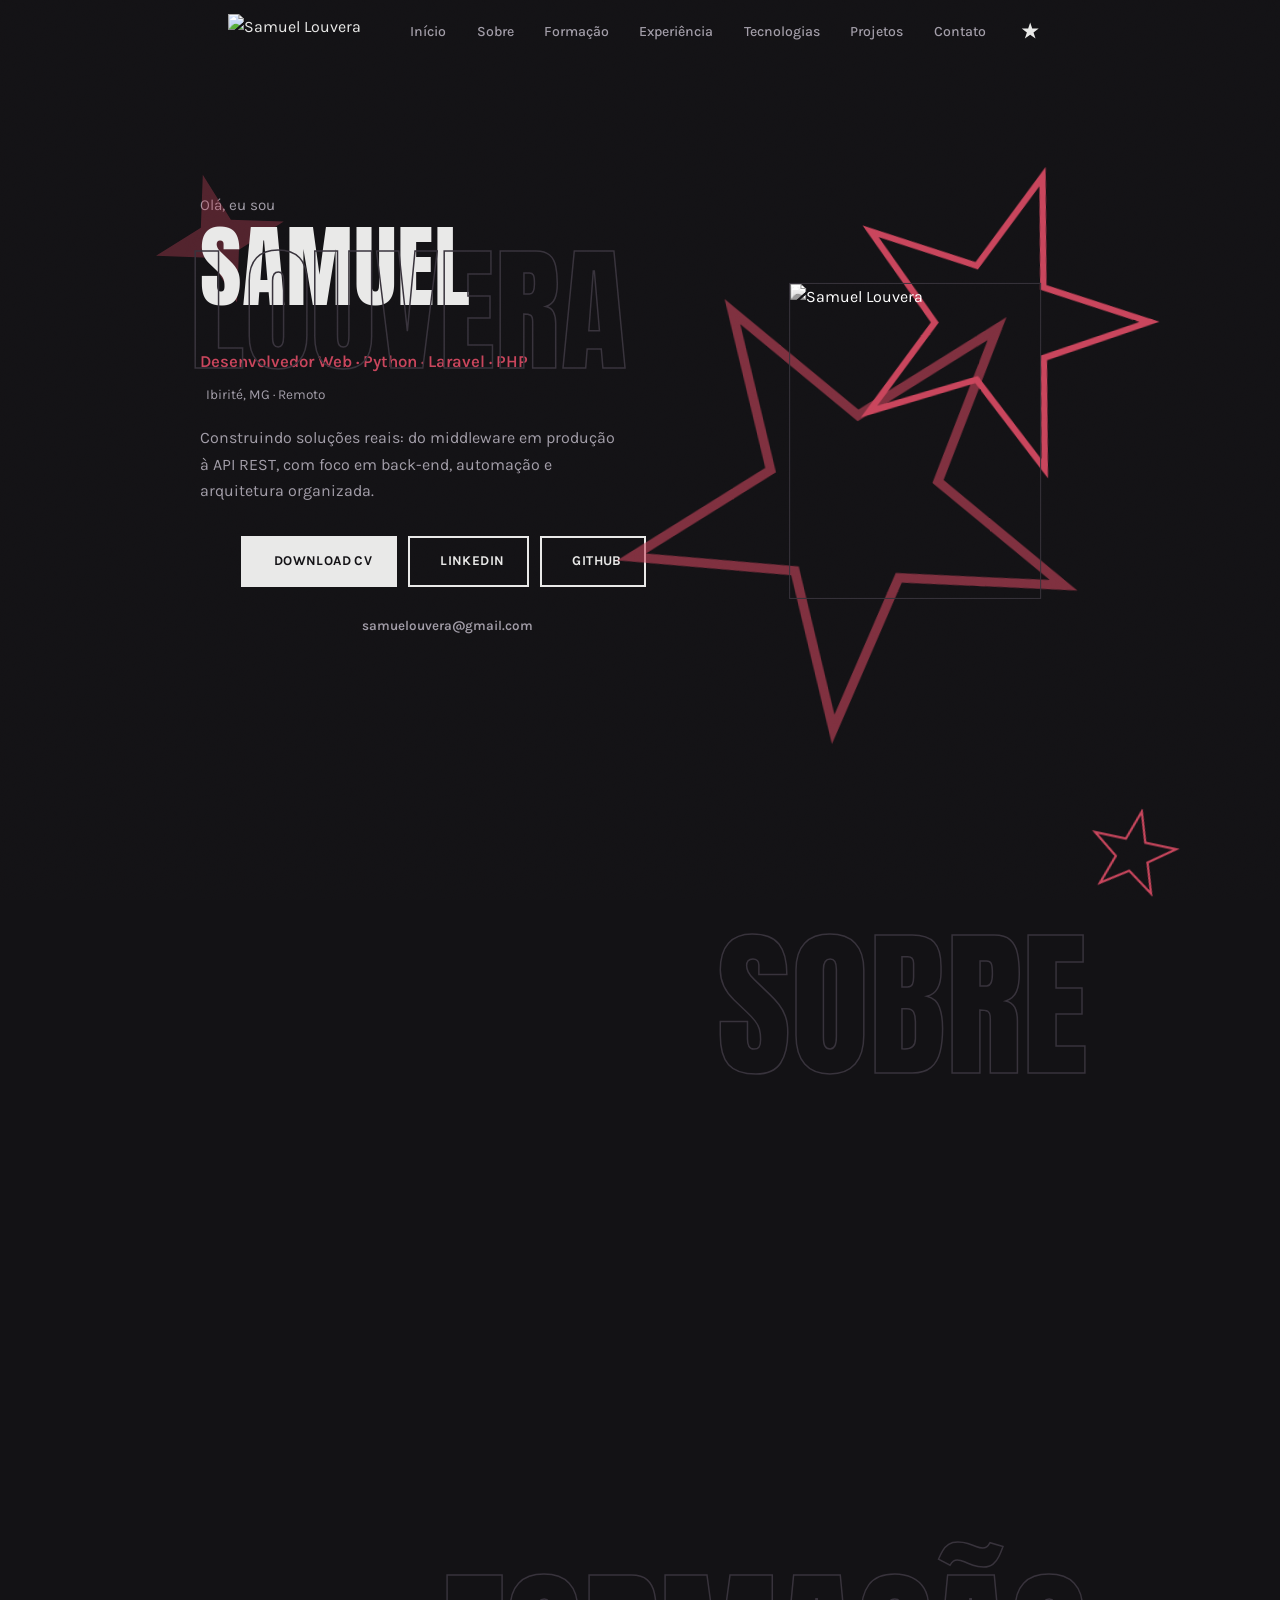
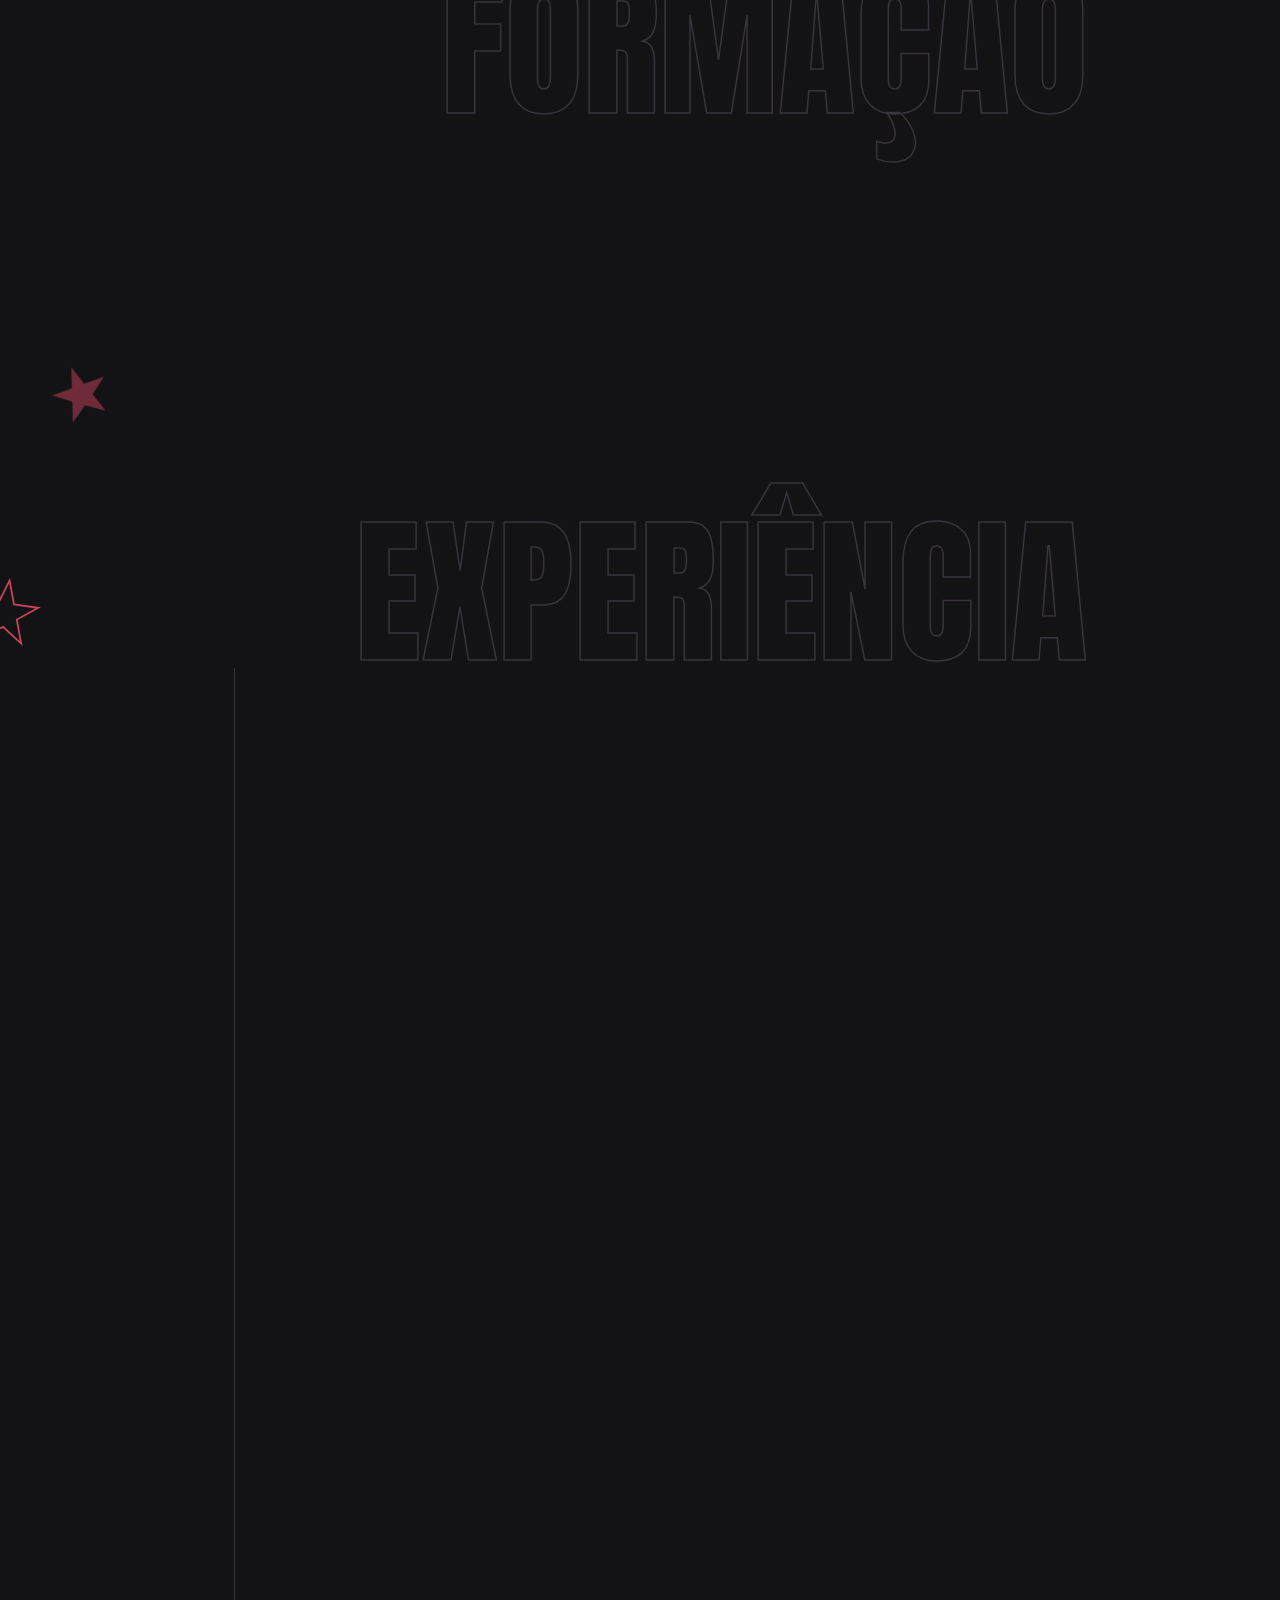
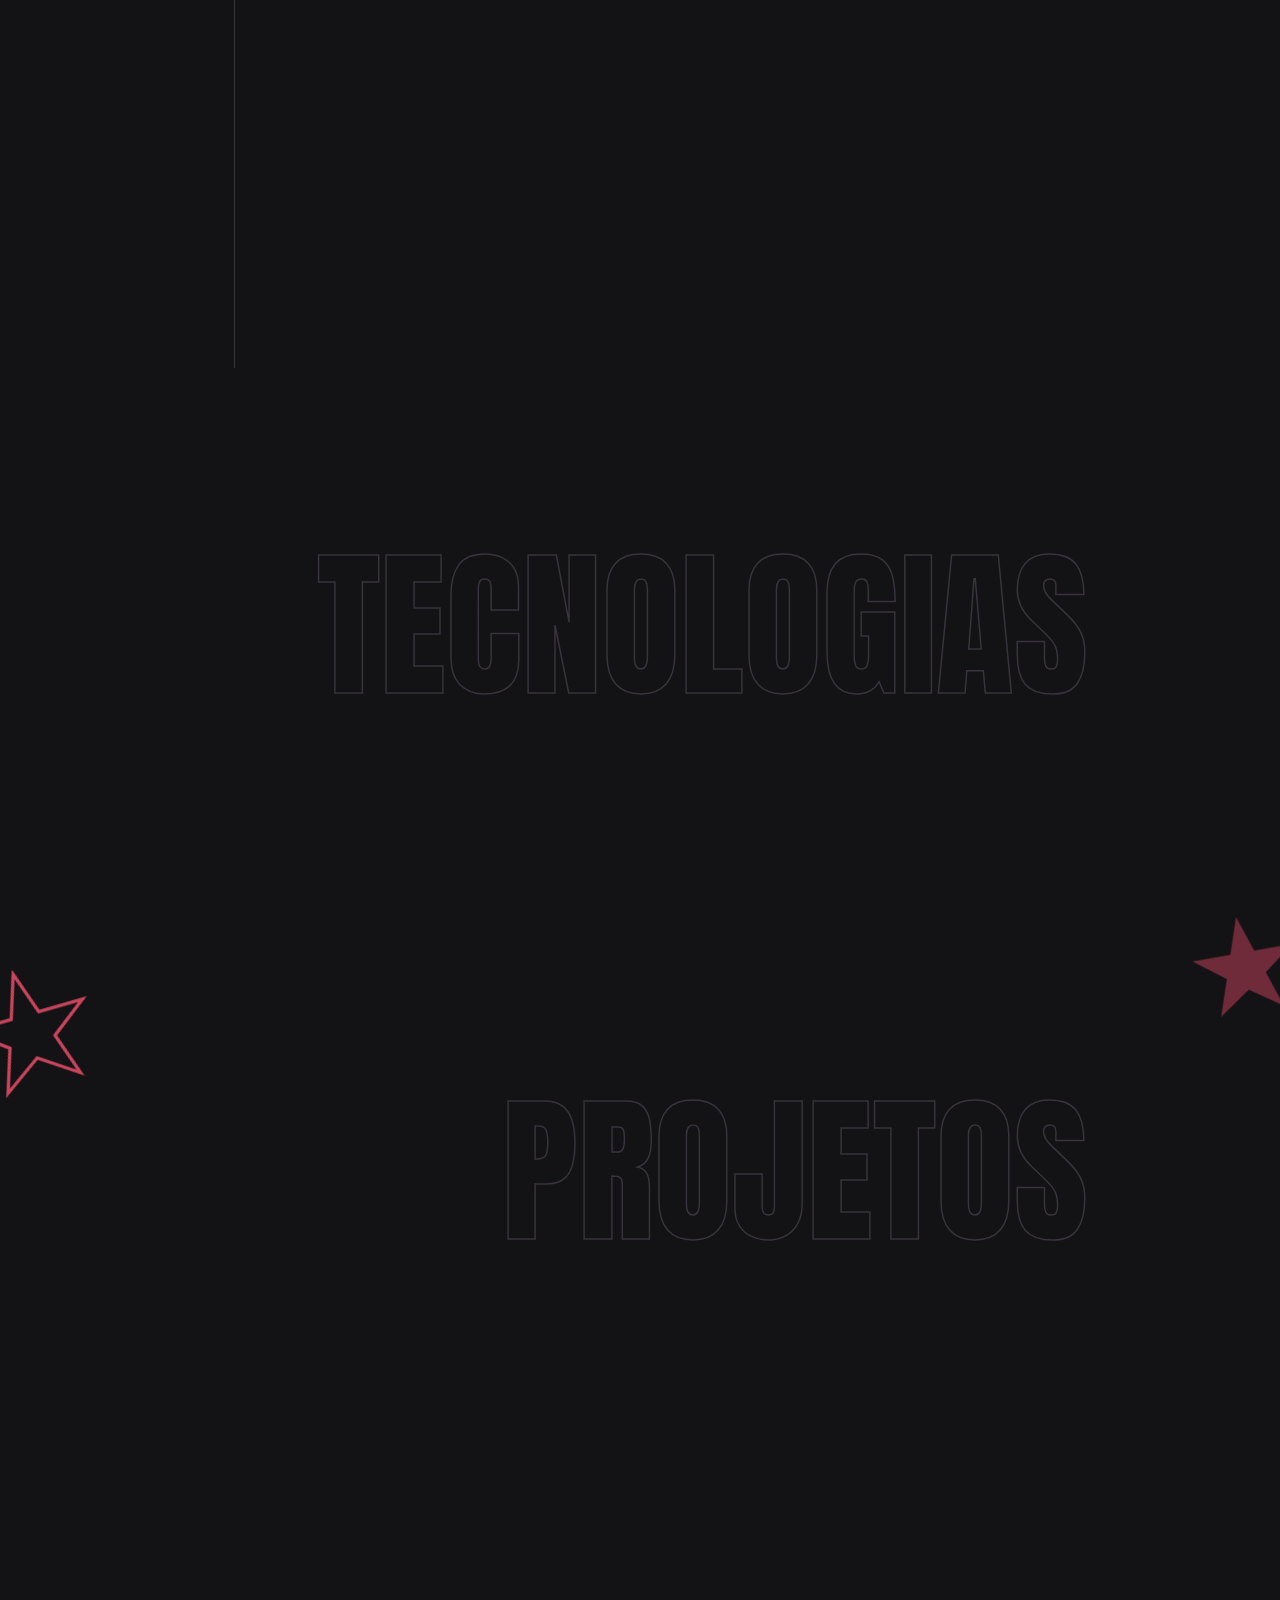
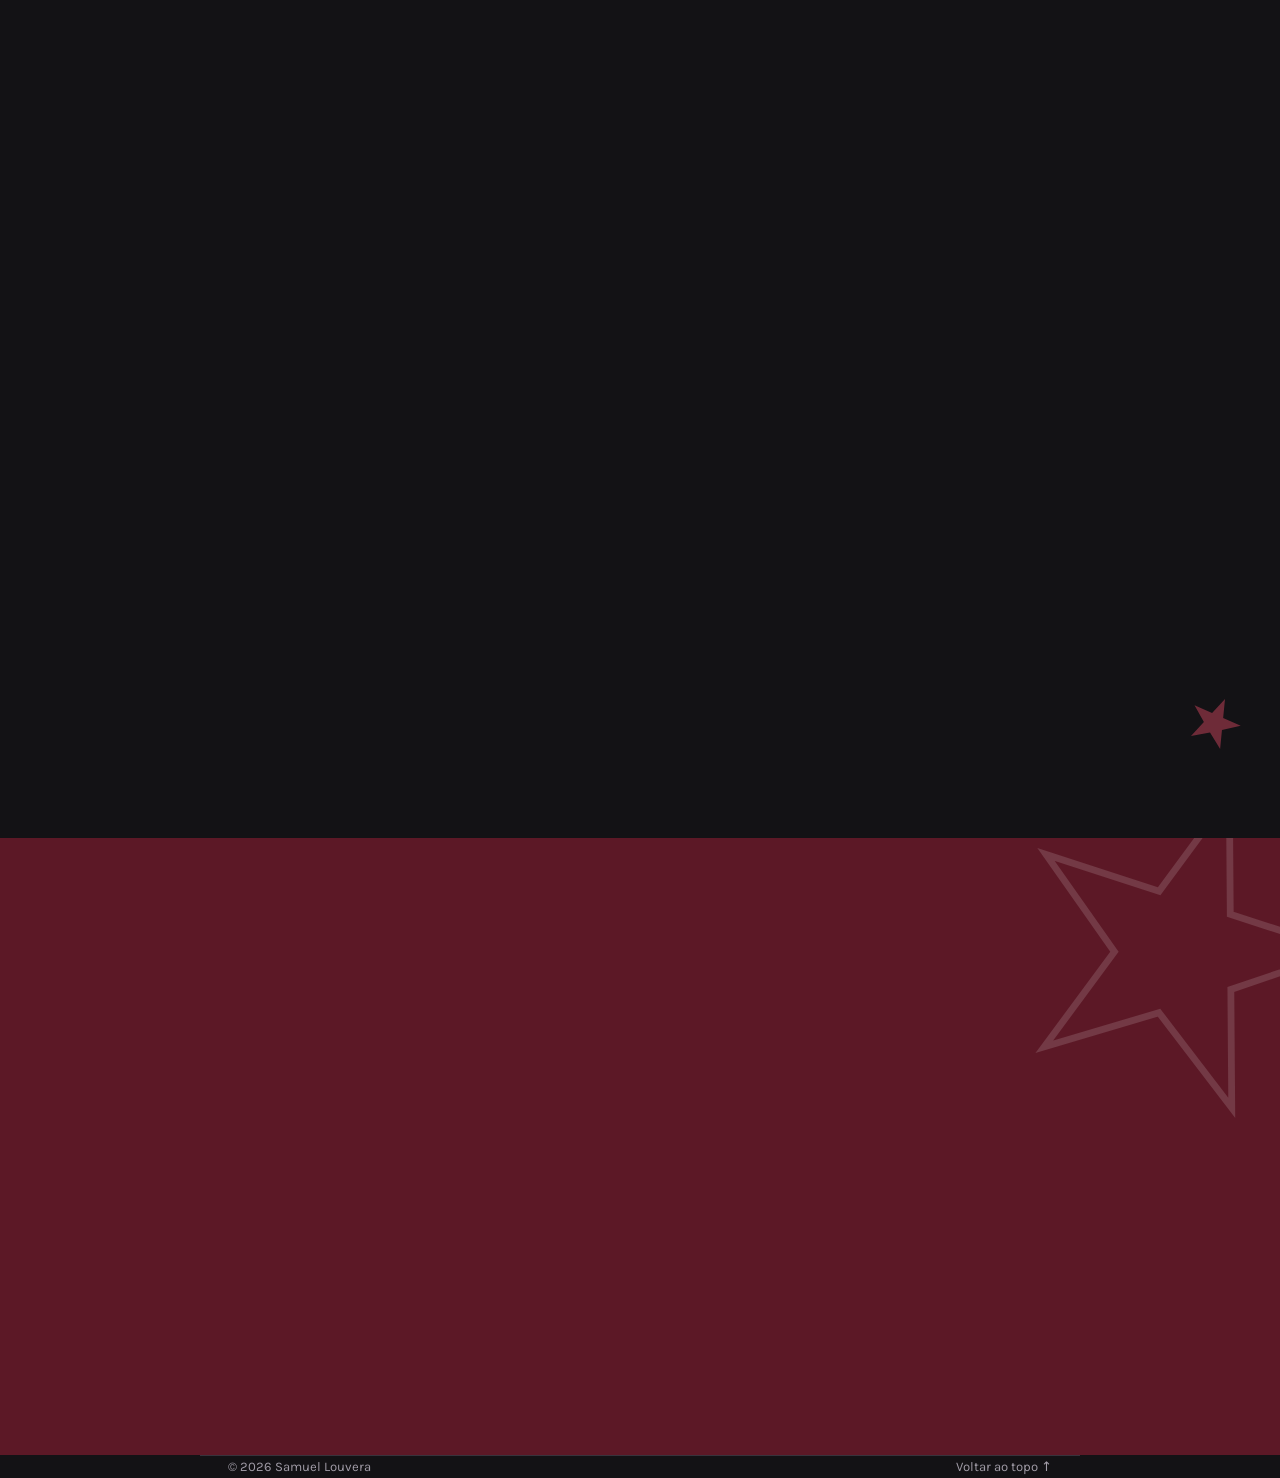
==== commit 03e85b82: "Portfolio: alinha experiencia com projetos, adiciona resultados e tecnologias - Experiencia na Lapis" ====
--- a/index.html
+++ b/index.html
@@ -198,14 +198,16 @@
                         <div class="timeline-header">
                             <div>
                                 <h3>Lápis Raro</h3>
-                                <span class="timeline-role">Estagiário de T.I</span>
+                                <span class="timeline-role">Estagiário de TI</span>
                             </div>
                             <span class="timeline-date">abr/2026 – atual</span>
                         </div>
                         <ul class="timeline-bullets">
+                            <li>Desenvolvi sozinho, do zero, um <strong>dashboard financeiro</strong> de faturamento e investimento por cliente (<strong>Next.js, React, TypeScript, Supabase/PostgreSQL</strong>), com motor de cálculo, versionamento de fechamentos e views materializadas <em>(em produção)</em>.</li>
+                            <li>Desenvolvi sozinho, do zero, o <strong>portal de notas fiscais</strong> entre a agência e seus fornecedores (<strong>Laravel</strong>), com fluxo de aprovação, módulo de tesouraria, integração com Gmail API e mais de 600 testes automatizados <em>(em produção)</em>.</li>
                             <li>Desenvolvimento e implementação de <strong>middleware Python</strong> para automação de extração e integração de dados via protocolo Intelbras <em>(em produção)</em>.</li>
-                            <li>Desenvolvimento de funcionalidades em um dashboard interno de acompanhamento financeiro (<strong>Next.js, React, TypeScript, Supabase/PostgreSQL</strong>), incluindo modelagem de dados e otimização de consultas <em>(em desenvolvimento)</em>.</li>
-                            <li>Implementação e manutenção de um portal interno de gestão de documentos (<strong>Laravel</strong>), com integração de e-mail automatizada e cobertura de testes automatizados <em>(em produção)</em>.</li>
+                            <li>Automação da <strong>newsletter semanal de tendências</strong> com IA em duas etapas (<strong>Make.com + Claude API</strong>) <em>(em produção)</em>.</li>
+                            <li>Automação de <strong>pesquisa de feedback</strong> entre colegas disparada por webhook na entrega de tarefas (<strong>Laravel + Google Sheets</strong>) <em>(em desenvolvimento)</em>.</li>
                             <li>Administração de <strong>IAM</strong> via Google Workspace, cobrindo 95% do parque de permissões com Princípio do Menor Privilégio.</li>
                             <li>Gestão do ciclo de vida do colaborador: <strong>onboarding/offboarding</strong> em ambiente híbrido (nuvem e servidor local).</li>
                             <li>Migração de dados legados (CDs/HDs) para <strong>Google Drive</strong> com rotinas de backup e controle de integridade.</li>
@@ -217,6 +219,7 @@
                             <span class="tag">Next.js</span>
                             <span class="tag">TypeScript</span>
                             <span class="tag">Supabase</span>
+                            <span class="tag">Claude API</span>
                             <span class="tag">Google Workspace</span>
                             <span class="tag">IAM</span>
                             <span class="tag">GLPI</span>
@@ -293,6 +296,7 @@
                         <div class="tech-item"><i class="devicon-typescript-plain colored"></i><span>TypeScript</span></div>
                         <div class="tech-item"><i class="devicon-react-original colored"></i><span>React</span></div>
                         <div class="tech-item"><i class="devicon-nextjs-original colored"></i><span>Next.js</span></div>
+                        <div class="tech-item"><i class="devicon-tailwindcss-plain colored"></i><span>Tailwind</span></div>
                         <div class="tech-item"><i class="devicon-bootstrap-plain colored"></i><span>Bootstrap</span></div>
                         <div class="tech-item"><i class="devicon-jquery-plain colored"></i><span>jQuery</span></div>
                     </div>
@@ -305,6 +309,8 @@
                         <div class="tech-item"><i class="devicon-python-plain colored"></i><span>Python</span></div>
                         <div class="tech-item"><i class="devicon-nodejs-plain colored"></i><span>Node.js</span></div>
                         <div class="tech-item"><i class="devicon-mysql-plain colored"></i><span>MySQL</span></div>
+                        <div class="tech-item"><i class="devicon-postgresql-plain colored"></i><span>PostgreSQL</span></div>
+                        <div class="tech-item"><i class="bi bi-database tech-google-icon"></i><span>SQLite</span></div>
                         <div class="tech-item"><i class="bi bi-database tech-google-icon"></i><span>Supabase</span></div>
                     </div>
                 </div>
@@ -313,6 +319,9 @@
                     <div class="tech-icons">
                         <div class="tech-item"><i class="devicon-git-plain colored"></i><span>Git</span></div>
                         <div class="tech-item"><i class="devicon-docker-plain colored"></i><span>Docker</span></div>
+                        <div class="tech-item"><i class="bi bi-check2-circle tech-google-icon"></i><span>PHPUnit</span></div>
+                        <div class="tech-item"><i class="bi bi-stars tech-google-icon"></i><span>Claude API</span></div>
+                        <div class="tech-item"><i class="bi bi-diagram-3 tech-google-icon"></i><span>Make.com</span></div>
                         <div class="tech-item"><i class="devicon-figma-plain colored"></i><span>Figma</span></div>
                         <div class="tech-item"><i class="bi bi-google tech-google-icon"></i><span>G. Workspace</span></div>
                     </div>
@@ -332,7 +341,7 @@
                 <h2 class="section-title">O que eu já construí</h2>
                 <p style="color:var(--slate);margin-top:.8rem;max-width:58ch;font-size:1rem;">
                     De projetos pessoais a sistemas em produção na Lápis Raro, empresa onde trabalho hoje.
-                    Cada um com o contexto, a stack e o resultado.
+                    Cada um com o contexto, a stack e, quando já dá pra medir, o resultado.
                 </p>
                 <p style="color:var(--slate);opacity:.75;margin-top:.5rem;font-size:.85rem;">
                     Clique em um projeto pra abrir os detalhes.
@@ -479,7 +488,8 @@
                 <dl>
                     <dt>Contexto</dt><dd>Faturamento e investimento por cliente eram acompanhados sem visão consolidada nem histórico confiável.</dd>
                     <dt>Solução</dt><dd>Sistema em produção que desenvolvo e mantenho sozinho, do zero: motor de cálculo que aplica correções sem sobrescrever dado importado, versionamento de metas e fechamentos, views materializadas para manter o painel rápido com anos de histórico, e reforço de controle de acesso a nível de linha.</dd>
-                    <dt>Stack</dt><dd class="tags-row"><span class="tag">Next.js</span><span class="tag">React</span><span class="tag">TypeScript</span><span class="tag">Supabase</span></dd>
+                    <dt>Resultado</dt><dd>Em produção, usado pela equipe para acompanhar faturamento e investimento de cada cliente com histórico consolidado.</dd>
+                    <dt>Stack</dt><dd class="tags-row"><span class="tag">Next.js</span><span class="tag">React</span><span class="tag">TypeScript</span><span class="tag">Supabase</span><span class="tag">PostgreSQL</span></dd>
                 </dl>
             </div>
         </template>
@@ -488,8 +498,9 @@
             <div class="case">
                 <dl>
                     <dt>Contexto</dt><dd>Notas fiscais entre a empresa e fornecedores/veículos de mídia circulavam sem fluxo formal nem histórico de aprovação.</dd>
-                    <dt>Solução</dt><dd>Portal em Laravel que desenvolvo e mantenho sozinho, com dois acessos (equipe e fornecedor), workflow de aprovação com estados e auditoria, integração com Gmail que identifica e organiza automaticamente as respostas dos fornecedores por e-mail, e cobertura de testes automatizados sobre autenticação, aprovação e isolamento de dados entre fornecedores.</dd>
-                    <dt>Stack</dt><dd class="tags-row"><span class="tag">Laravel</span><span class="tag">Gmail API</span><span class="tag">Testes automatizados</span></dd>
+                    <dt>Solução</dt><dd>Portal em Laravel que desenvolvi do zero e mantenho sozinho, com dois acessos (equipe e fornecedor) e quatro perfis internos com carteira de clientes por analista. O fornecedor envia a nota e acompanha o status; a equipe aprova, recusa ou pede complemento, com e-mail automático em cada etapa. A integração com Gmail identifica e organiza as respostas dos fornecedores por e-mail. Inclui módulo de tesouraria (comprovantes, pagamento em lote, exportação e alerta de possível duplicidade), área de DP e auditoria de quem fez o quê e quando.</dd>
+                    <dt>Resultado</dt><dd>Em produção, recebendo as notas dos fornecedores da agência. Mais de 600 testes automatizados cobrindo autenticação, aprovação e isolamento de dados entre fornecedores. Um fornecedor elogiou o portal e pediu o contato de quem o desenvolveu.</dd>
+                    <dt>Stack</dt><dd class="tags-row"><span class="tag">Laravel</span><span class="tag">PHP</span><span class="tag">Tailwind</span><span class="tag">SQLite</span><span class="tag">Gmail API</span><span class="tag">PHPUnit</span></dd>
                 </dl>
             </div>
             <div class="flow">
@@ -504,8 +515,13 @@
                 </div>
                 <div class="flow-arrow"><i class="bi bi-arrow-right"></i></div>
                 <div class="flow-step">
-                    <div class="icon"><i class="bi bi-envelope-check"></i></div>
-                    <span>Aprovação por e-mail</span>
+                    <div class="icon"><i class="bi bi-clipboard-check"></i></div>
+                    <span>Análise e aprovação</span>
+                </div>
+                <div class="flow-arrow"><i class="bi bi-arrow-right"></i></div>
+                <div class="flow-step">
+                    <div class="icon"><i class="bi bi-cash-coin"></i></div>
+                    <span>Tesouraria</span>
                 </div>
             </div>
         </template>
@@ -541,6 +557,7 @@
                 <dl>
                     <dt>Contexto</dt><dd>Produzir uma newsletter editorial de tendências toda semana consumia tempo manual de curadoria e redação.</dd>
                     <dt>Solução</dt><dd>Automação que varre fontes de tendências e usa IA em duas etapas (uma extrai o que é relevante de cada fonte, outra edita e escreve no tom da marca), montando o e-mail final.</dd>
+                    <dt>Resultado</dt><dd>Em produção, enviada semanalmente para a agência toda.</dd>
                     <dt>Stack</dt><dd class="tags-row"><span class="tag">Make.com</span><span class="tag">Claude (Anthropic API)</span></dd>
                 </dl>
             </div>
@@ -618,6 +635,7 @@
                 <dl>
                     <dt>Contexto</dt><dd>Almoxarifado físico sem rastreabilidade de posição, gerando perda de tempo e itens extraviados.</dd>
                     <dt>Solução</dt><dd>Sistema de controle de estoque com otimização de armazenamento e rastreabilidade de produtos. Atuei como Scrum Master do time.</dd>
+                    <dt>Resultado</dt><dd>Concluído e apresentado como TCC do curso técnico.</dd>
                     <dt>Stack</dt><dd class="tags-row"><span class="tag">PHP</span><span class="tag">MySQL</span><span class="tag">JavaScript</span><span class="tag">Ajax</span></dd>
                 </dl>
                 <a class="project-link" href="https://github.com/samuzaum/Stock360" target="_blank" rel="noopener noreferrer">↗ ver repositório</a>
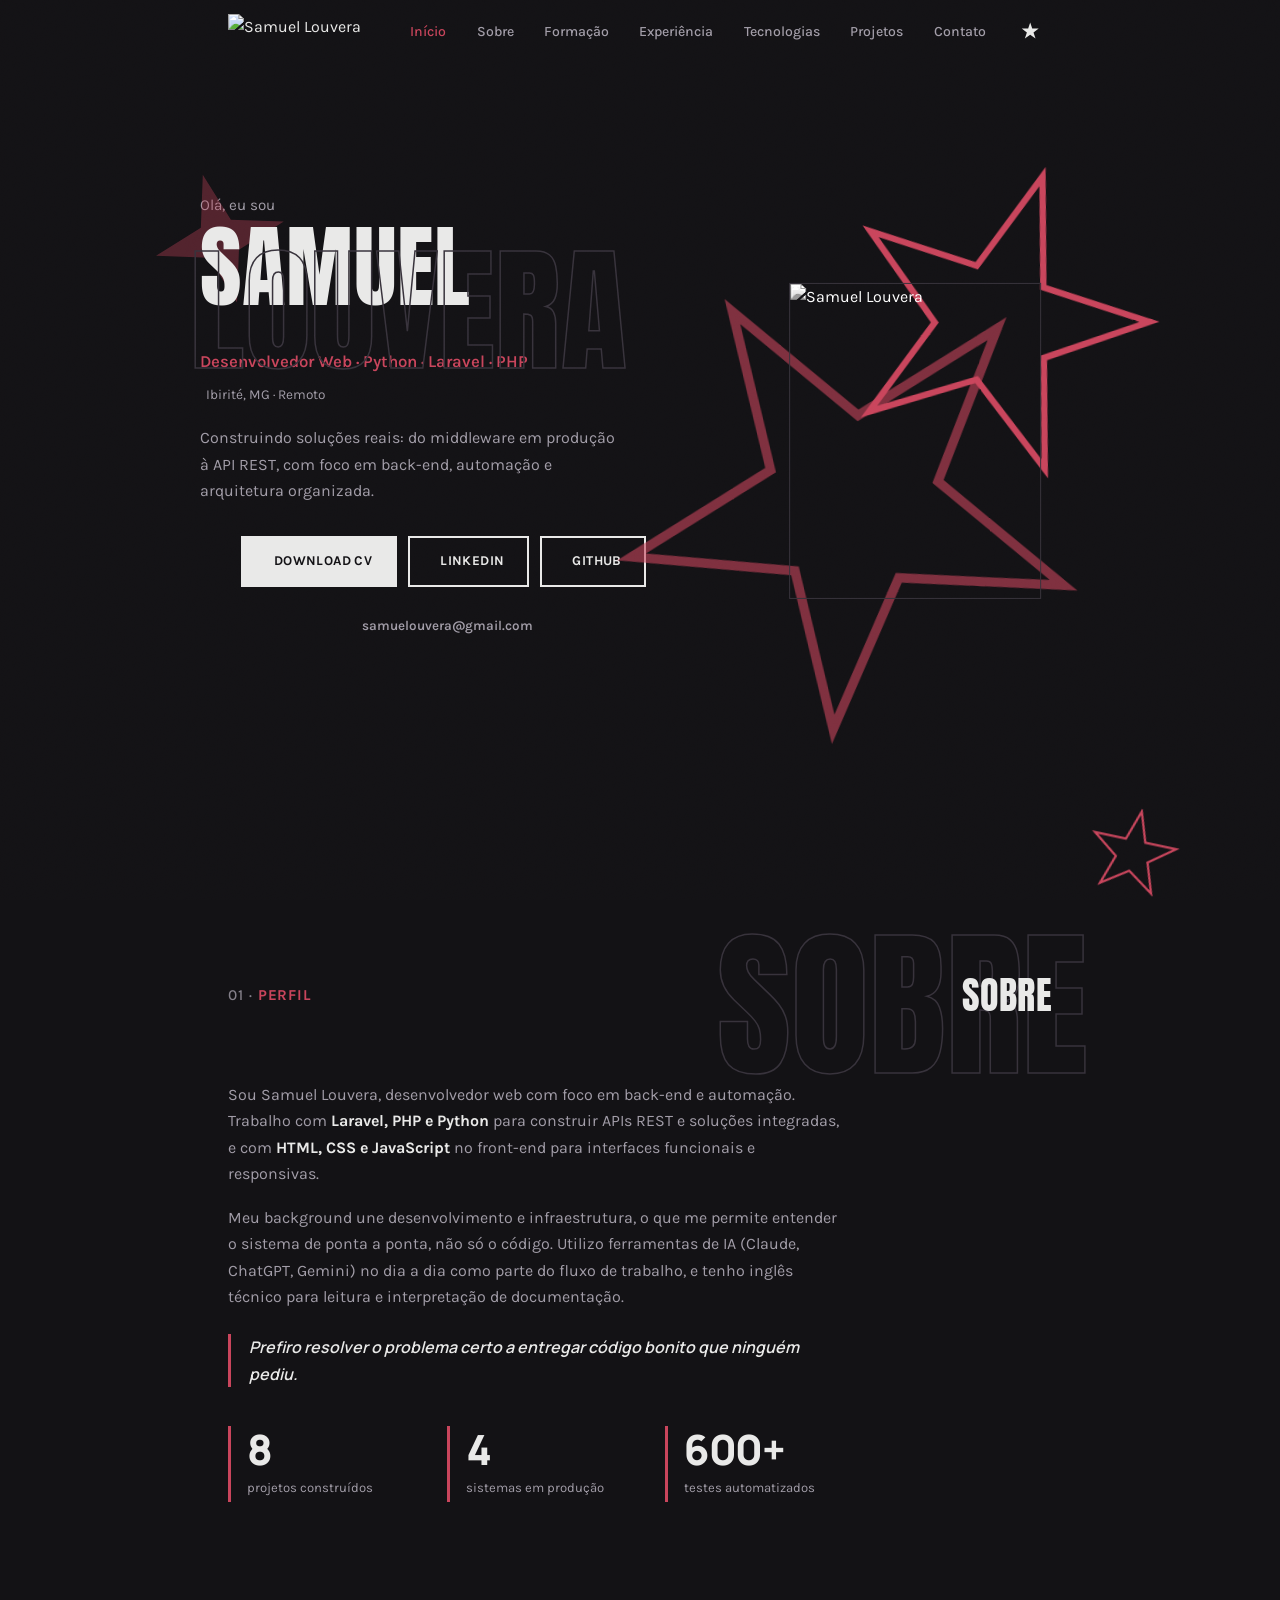
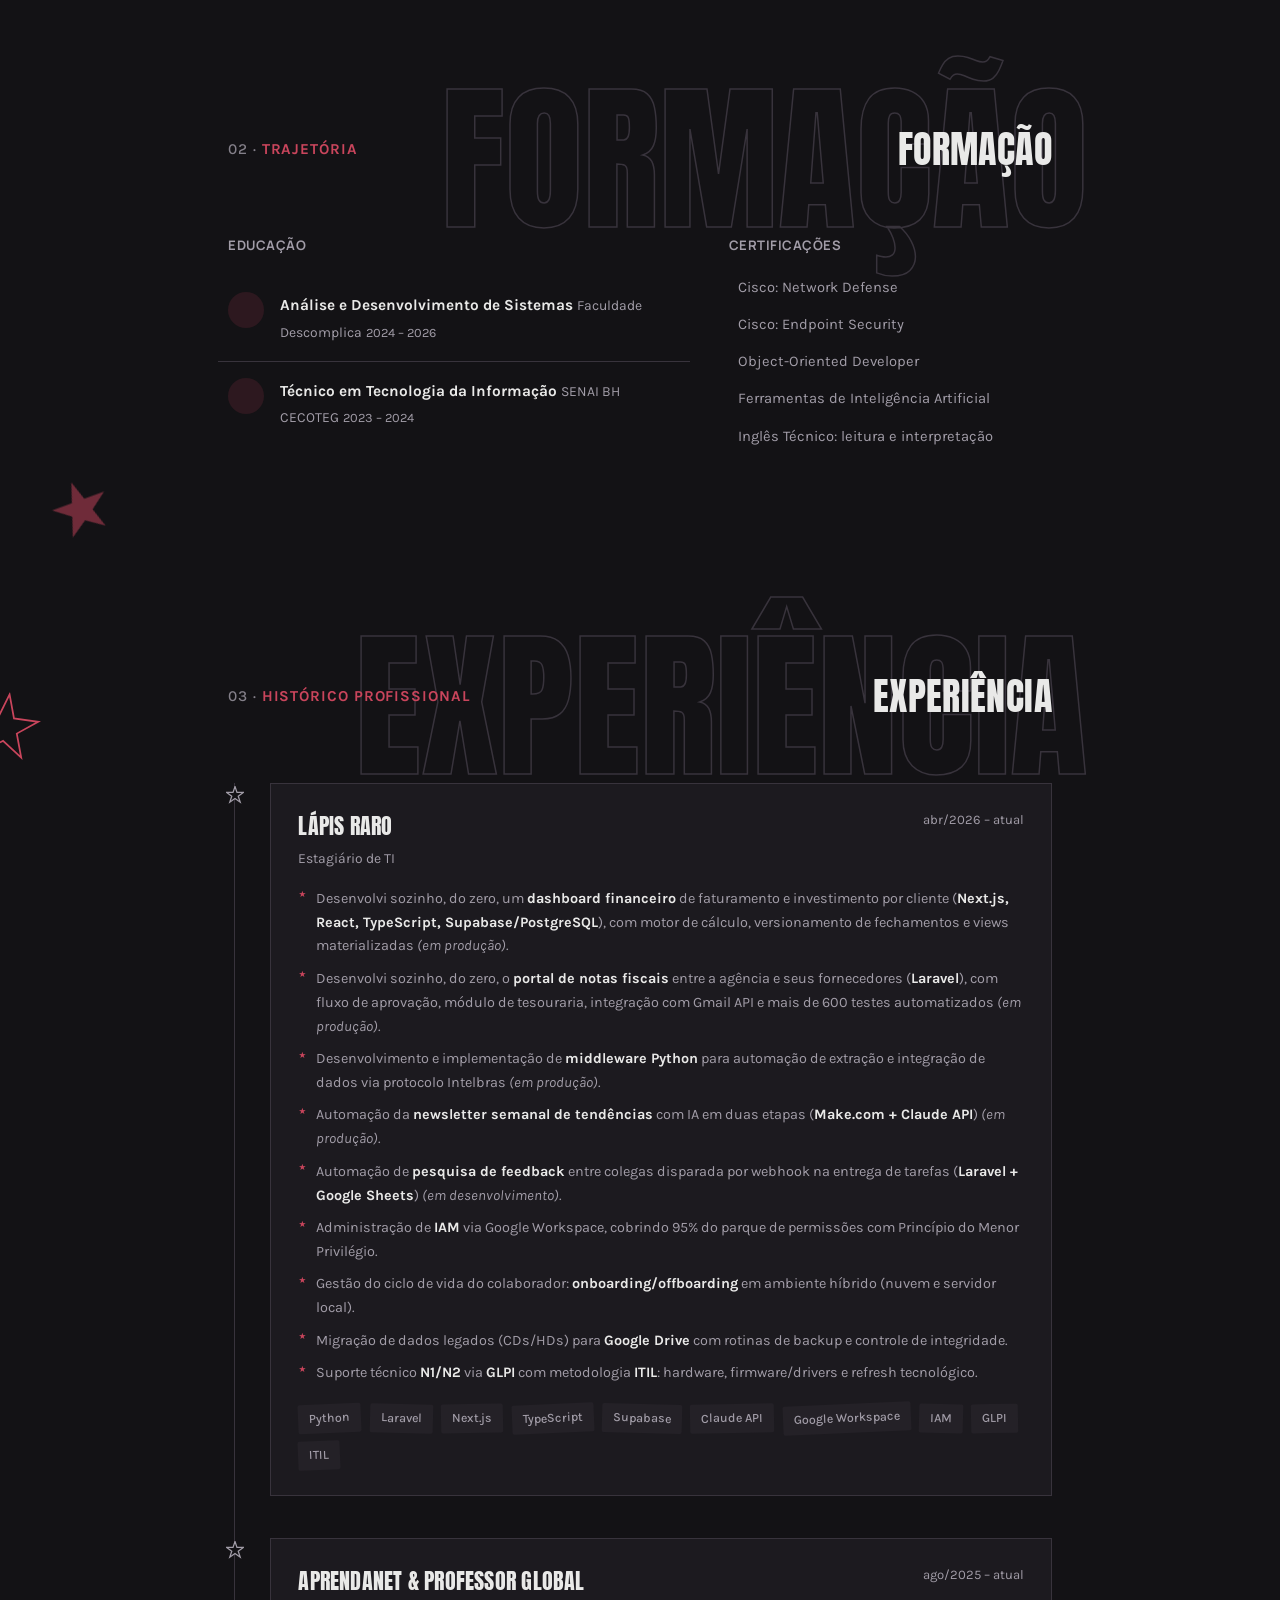
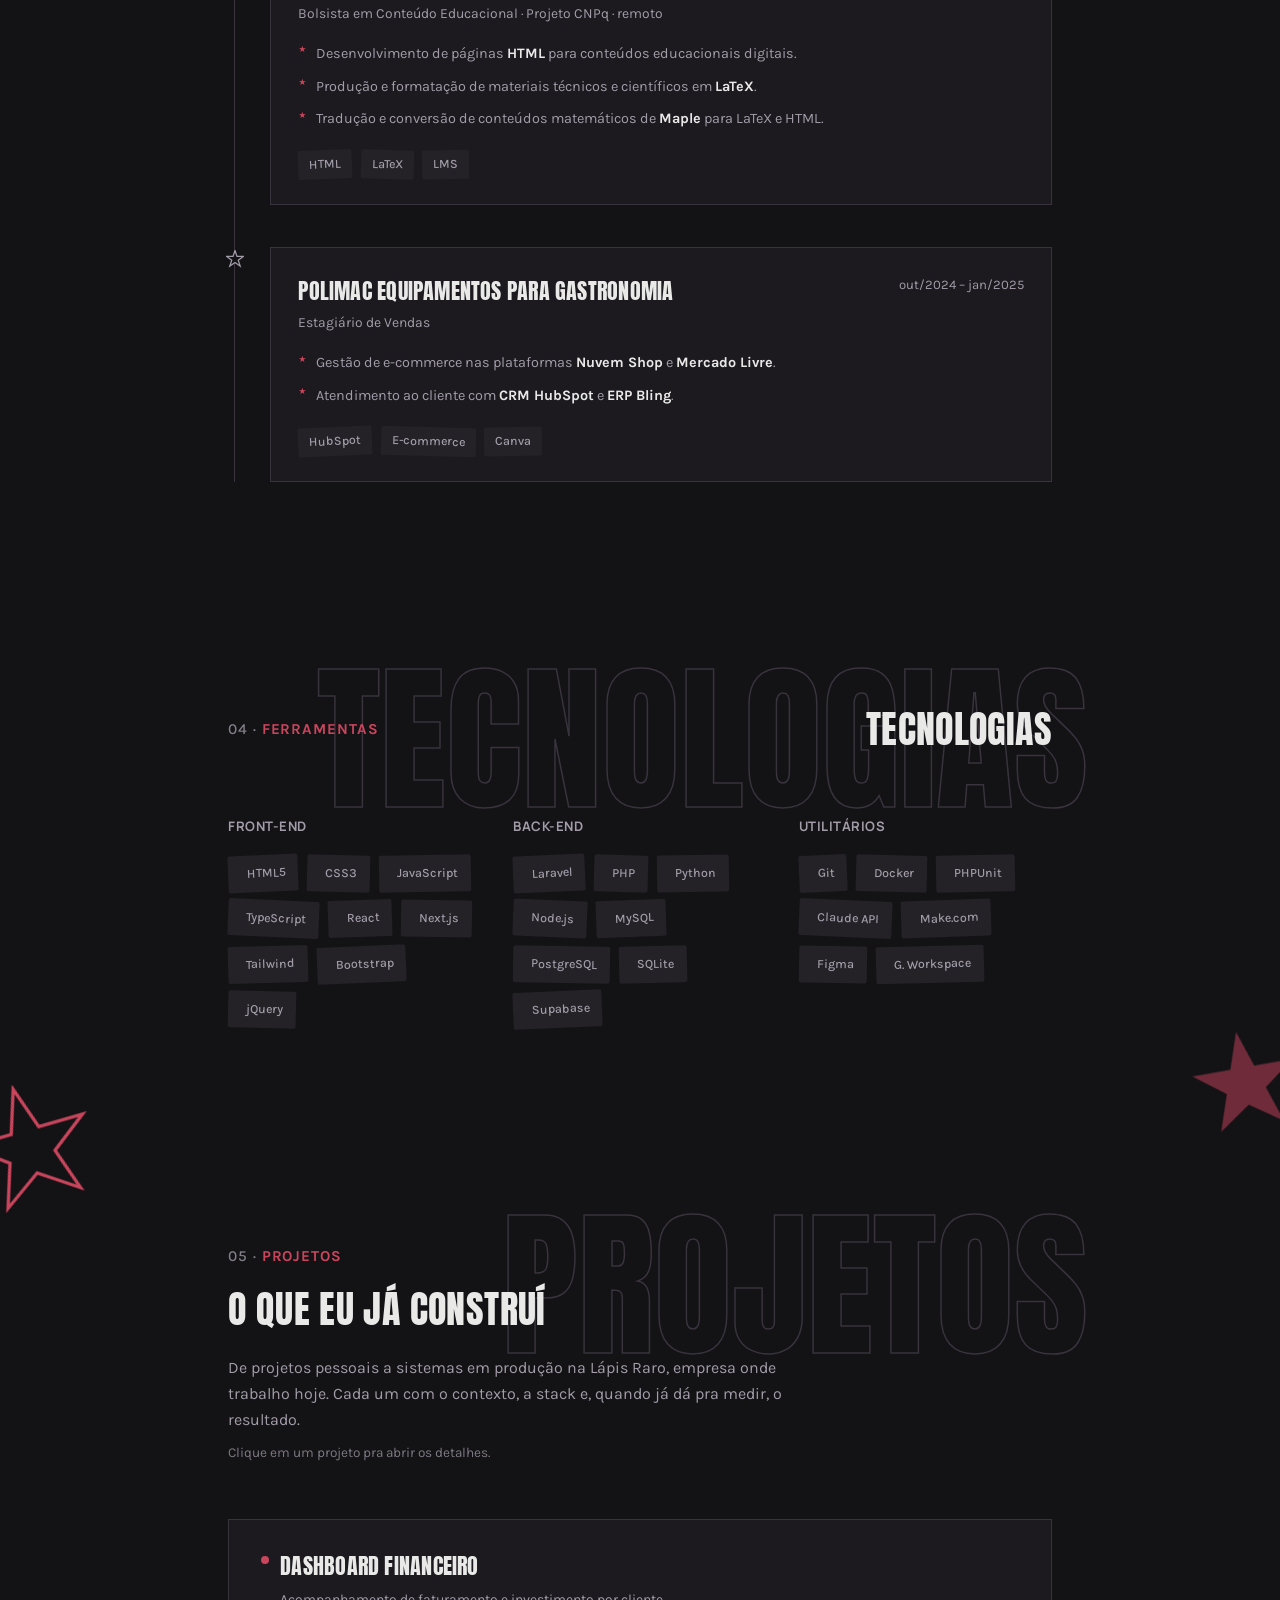
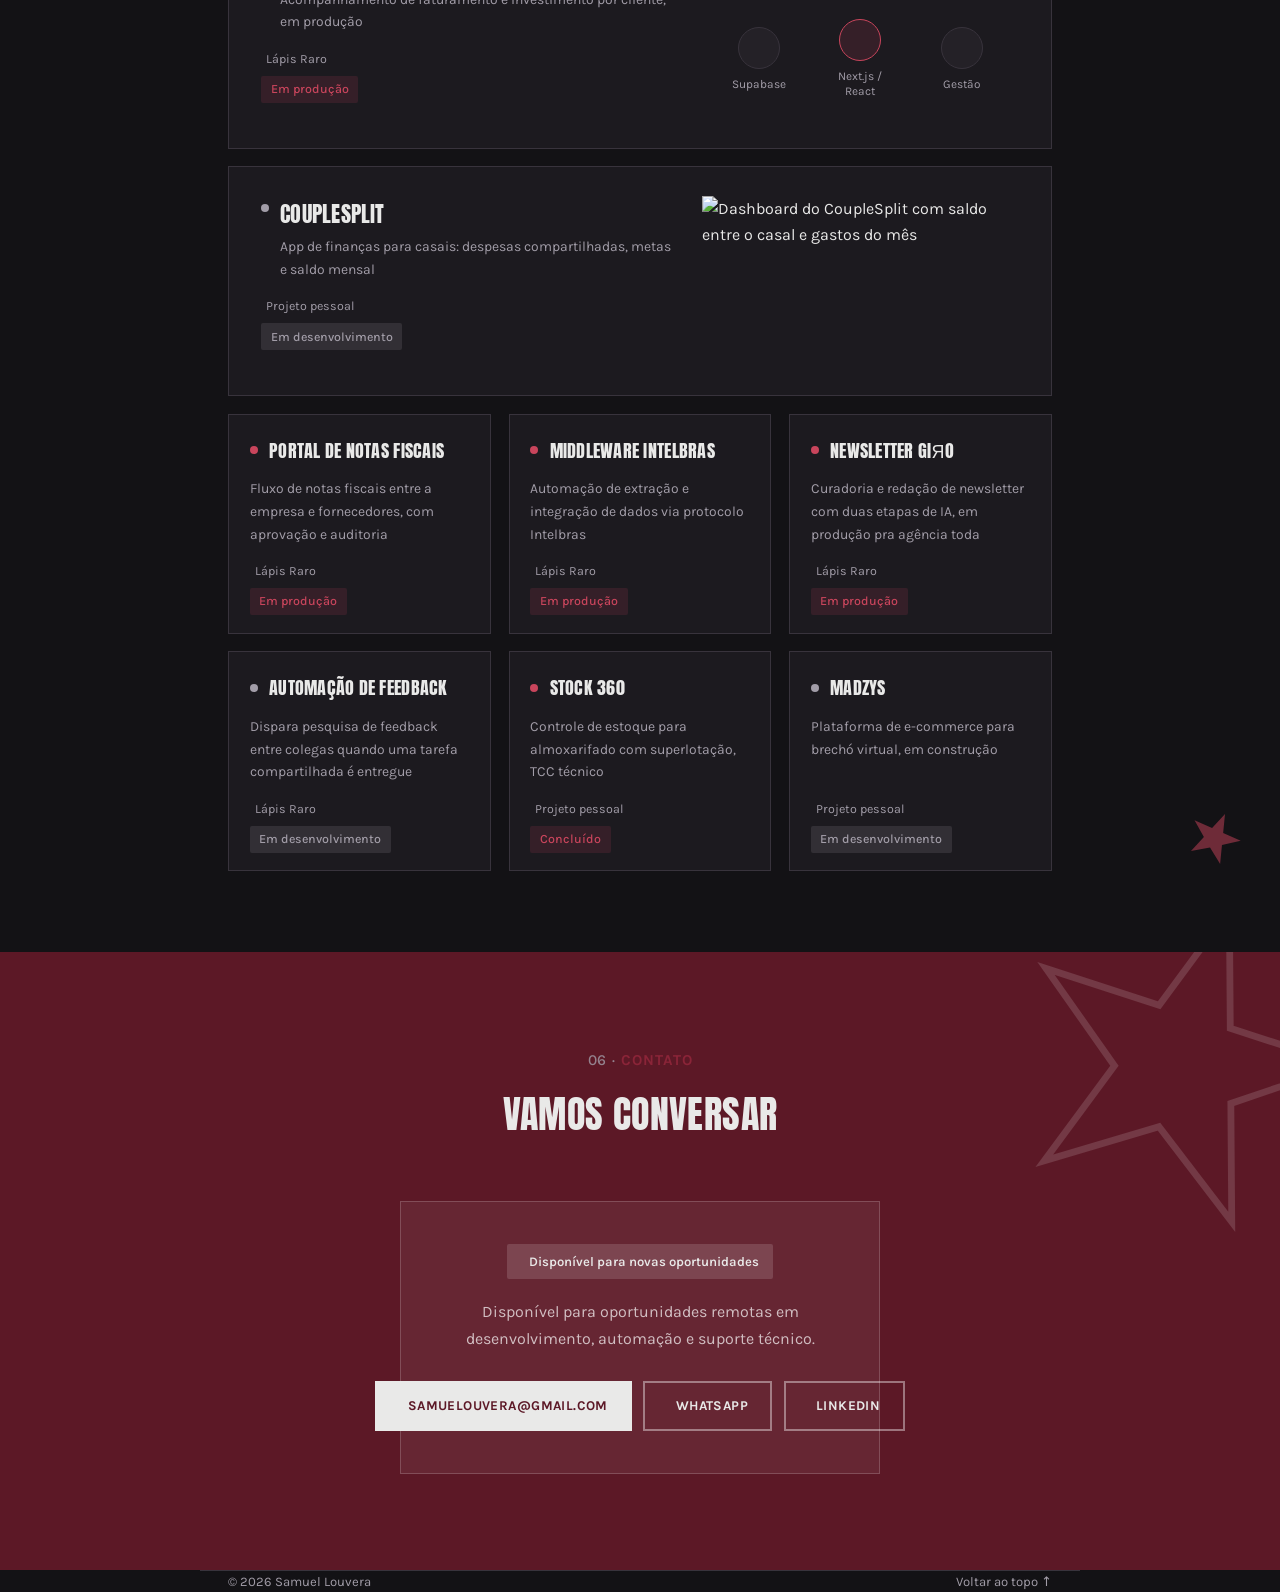
==== commit 06c52787: "Portfolio: linha da timeline desenhando no scroll e contadores com GSAP - Experiencia: linha de prog" ====
--- a/index.html
+++ b/index.html
@@ -135,6 +135,11 @@
                 </p>
                 <p class="sobre-quote">Prefiro resolver o problema certo a entregar código bonito que ninguém pediu.</p>
             </div>
+            <div class="stats-row animate">
+                <div class="stat"><span class="stat-num" data-count="8">8</span><span class="stat-label">projetos construídos</span></div>
+                <div class="stat"><span class="stat-num" data-count="4">4</span><span class="stat-label">sistemas em produção</span></div>
+                <div class="stat"><span class="stat-num" data-count="600" data-suffix="+">600+</span><span class="stat-label">testes automatizados</span></div>
+            </div>
         </div>
     </section>
 
@@ -191,6 +196,7 @@
                 <h2 class="section-title">Experiência</h2>
             </div>
             <div class="timeline">
+                <span class="timeline-progress" aria-hidden="true"></span>
 
                 <div class="timeline-item animate">
                     <svg class="timeline-dot" viewBox="0 0 100 100" aria-hidden="true"><use href="#star-shape"></use></svg>
@@ -723,6 +729,8 @@
         <svg viewBox="0 0 100 100"><use href="#star-shape"></use></svg>
     </div>
 
+    <script src="https://cdnjs.cloudflare.com/ajax/libs/gsap/3.13.0/gsap.min.js" defer></script>
+    <script src="https://cdnjs.cloudflare.com/ajax/libs/gsap/3.13.0/ScrollTrigger.min.js" defer></script>
     <script src="main.js" defer></script>
 
 </body>
--- a/style.css
+++ b/style.css
@@ -507,6 +507,35 @@
 .timeline-bullets li::before { content: '★'; position: absolute; left: 0; top: .05em; font-size: .6em; color: var(--accent); }
 .timeline-bullets strong { color: var(--ink); font-weight: 700; }
 .timeline-tags { display: flex; flex-wrap: wrap; gap: .5rem; }
+
+/* Linha que "desenha" a timeline no scroll (GSAP). Só aparece se o JS ativar. */
+.timeline { position: relative; }
+.timeline-progress {
+  position: absolute; left: -1px; top: 0; bottom: 0; width: 2px;
+  background: var(--accent); transform-origin: top; transform: scaleY(0);
+  display: none; pointer-events: none;
+}
+.timeline.gsap-ready .timeline-progress { display: block; }
+.timeline-item.lit .timeline-dot use { fill: var(--accent); stroke: var(--accent); }
+.timeline-item.lit .timeline-dot { filter: drop-shadow(0 0 6px var(--accent-soft)); }
+
+/* ── Números (contadores) ──────────────────────────────────── */
+.stats-row {
+  display: grid; grid-template-columns: repeat(3, 1fr); gap: 1rem;
+  margin-top: 2.4rem; max-width: 640px;
+}
+.stat { border-left: 3px solid var(--accent); padding: .2rem 0 .2rem 1rem; }
+.stat-num {
+  display: block; font-family: var(--font-display); font-weight: 800;
+  font-size: clamp(1.9rem, 5vw, 2.6rem); line-height: 1; color: var(--ink);
+  font-variant-numeric: tabular-nums;
+}
+.stat-label { display: block; margin-top: .4rem; font-size: .82rem; color: var(--slate); }
+@media (max-width: 480px) {
+  .stats-row { gap: .6rem; }
+  .stat { padding-left: .7rem; }
+  .stat-label { font-size: .74rem; }
+}
 .tag {
   display: inline-block;
   font-family: var(--font-sans); font-size: .78rem; font-weight: 500; color: var(--slate);
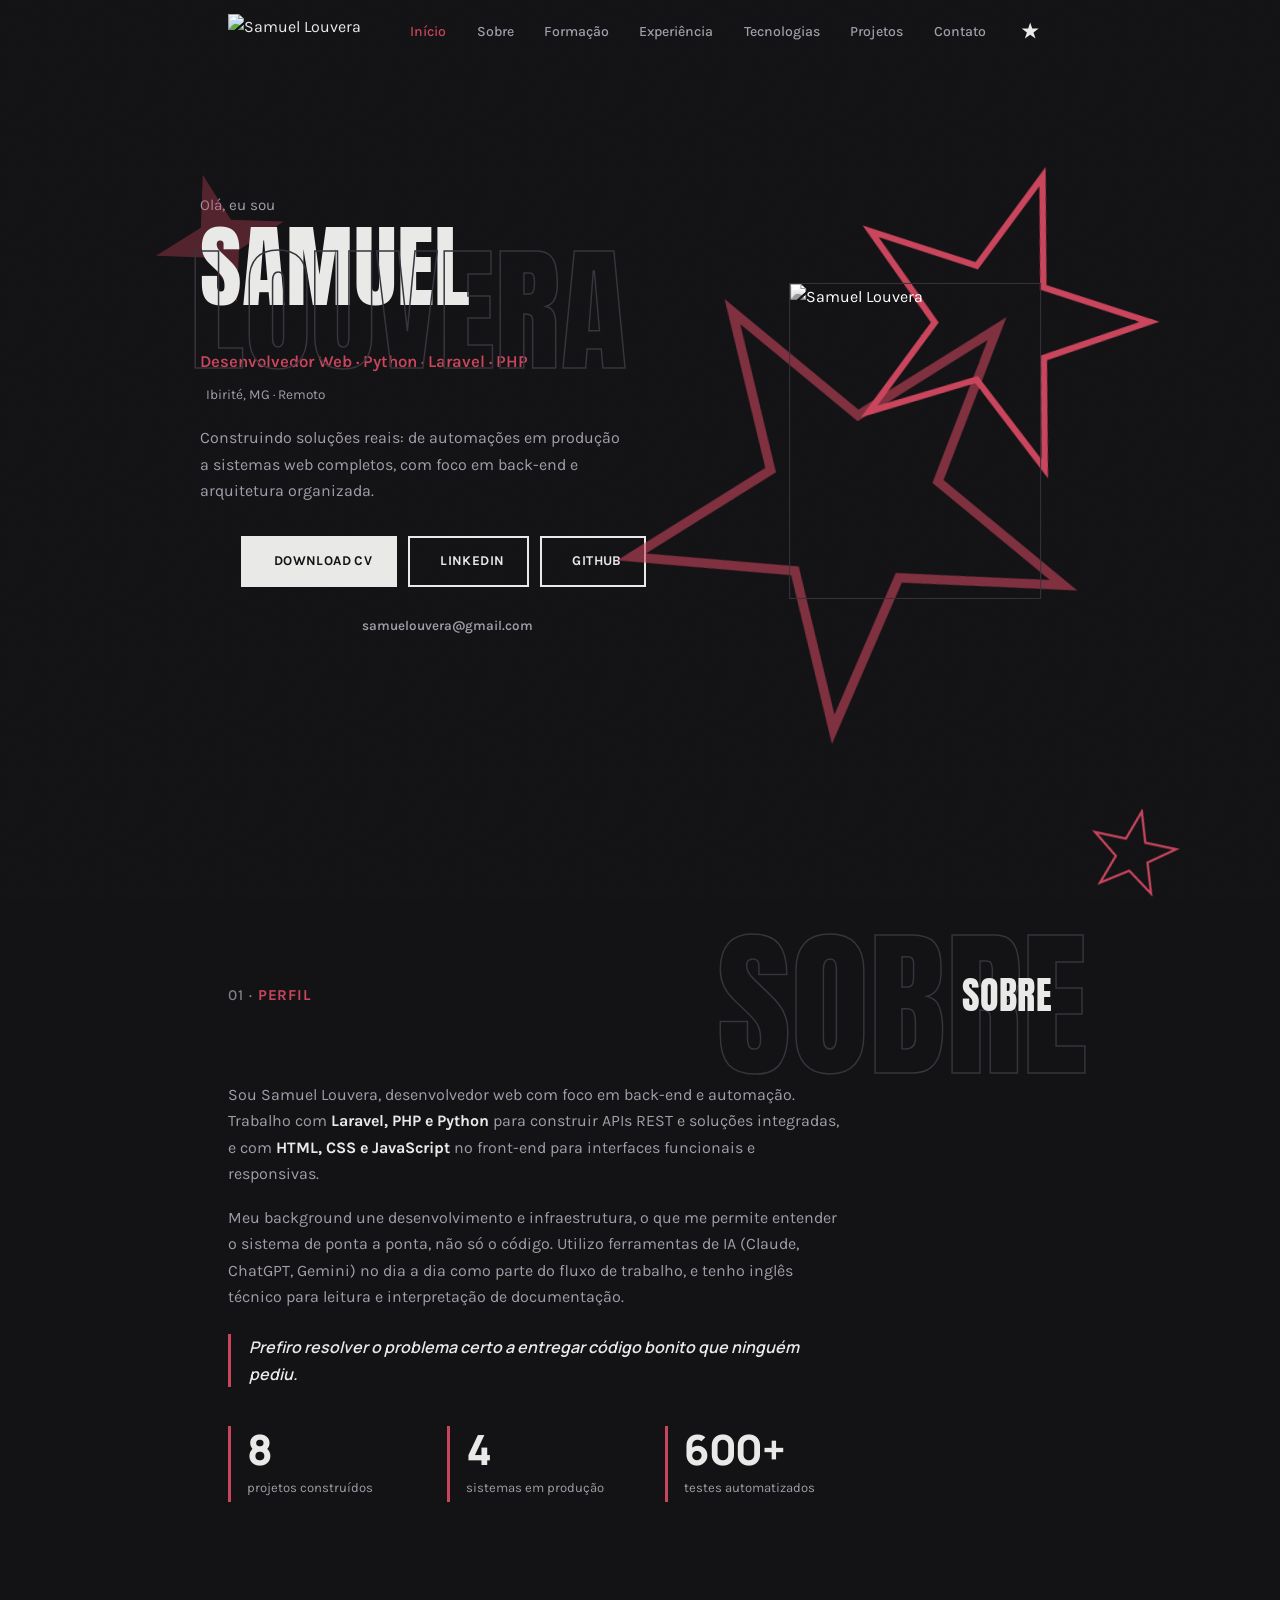
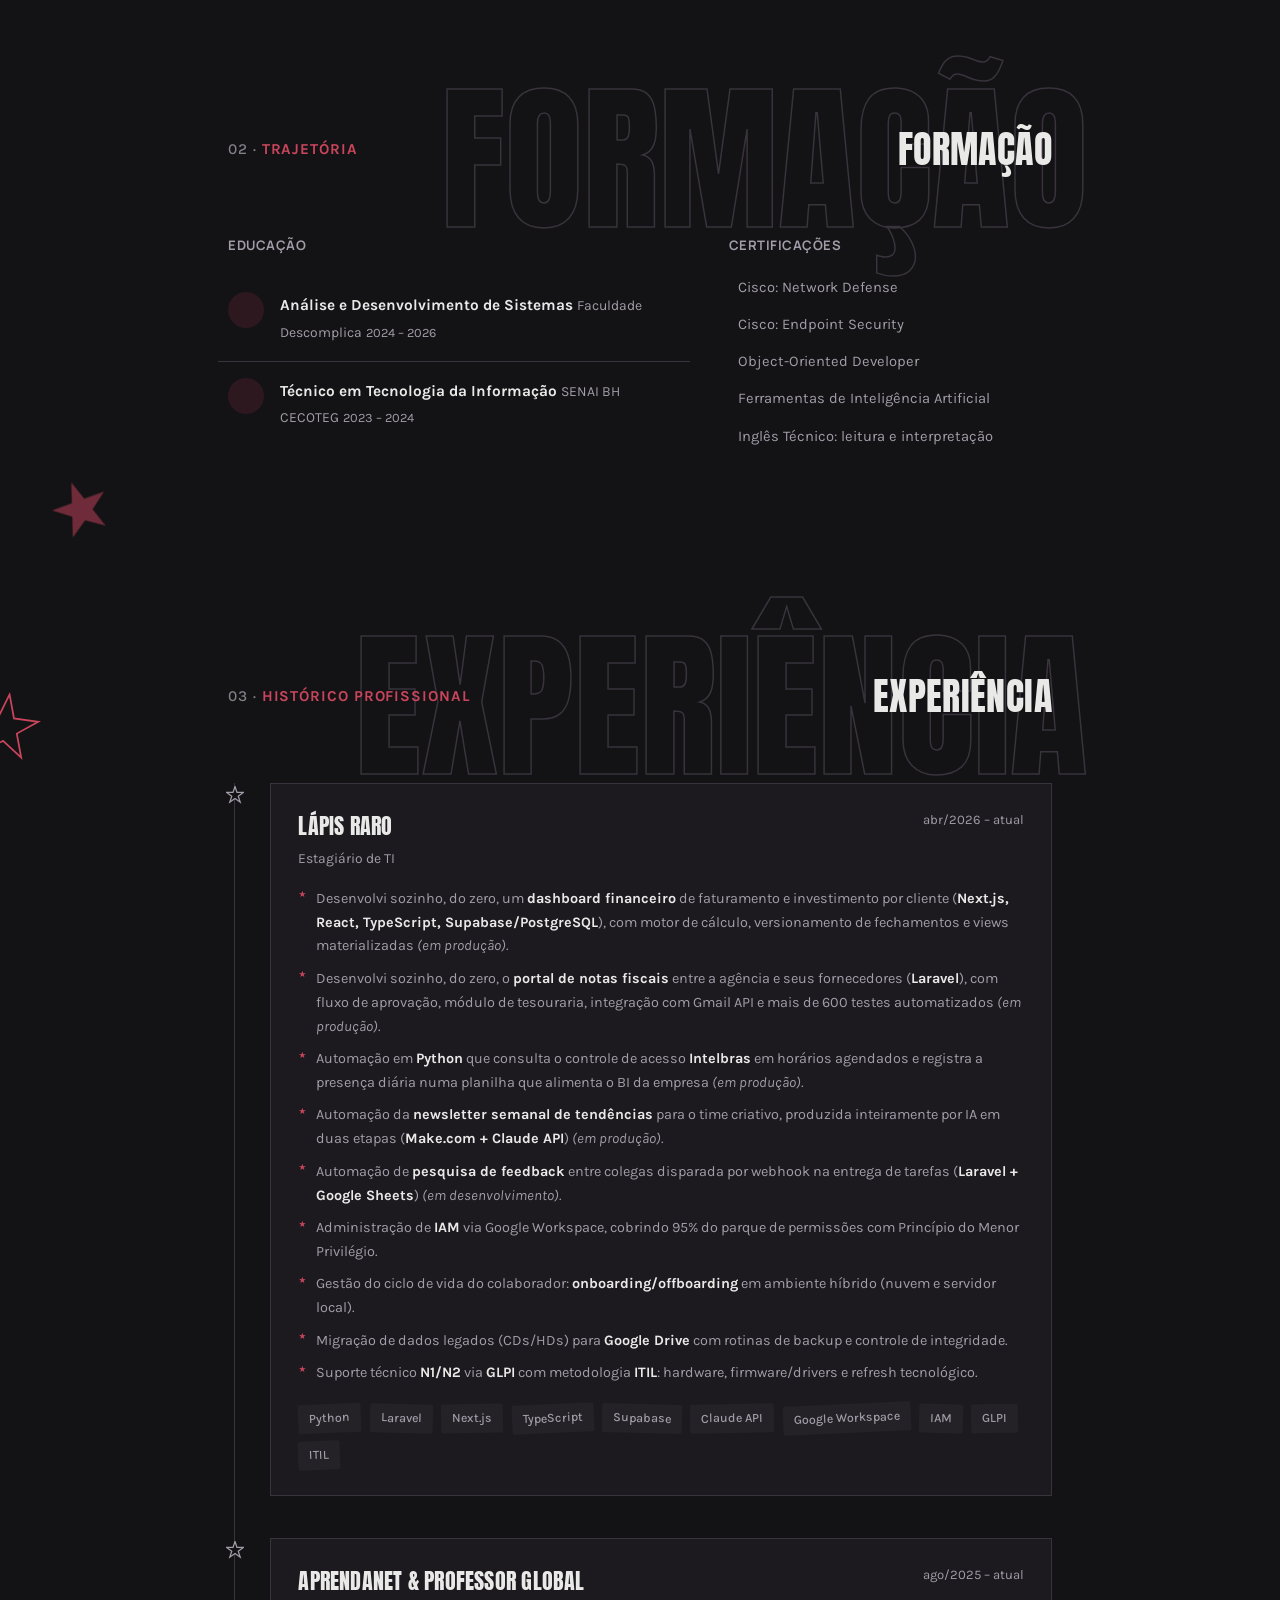
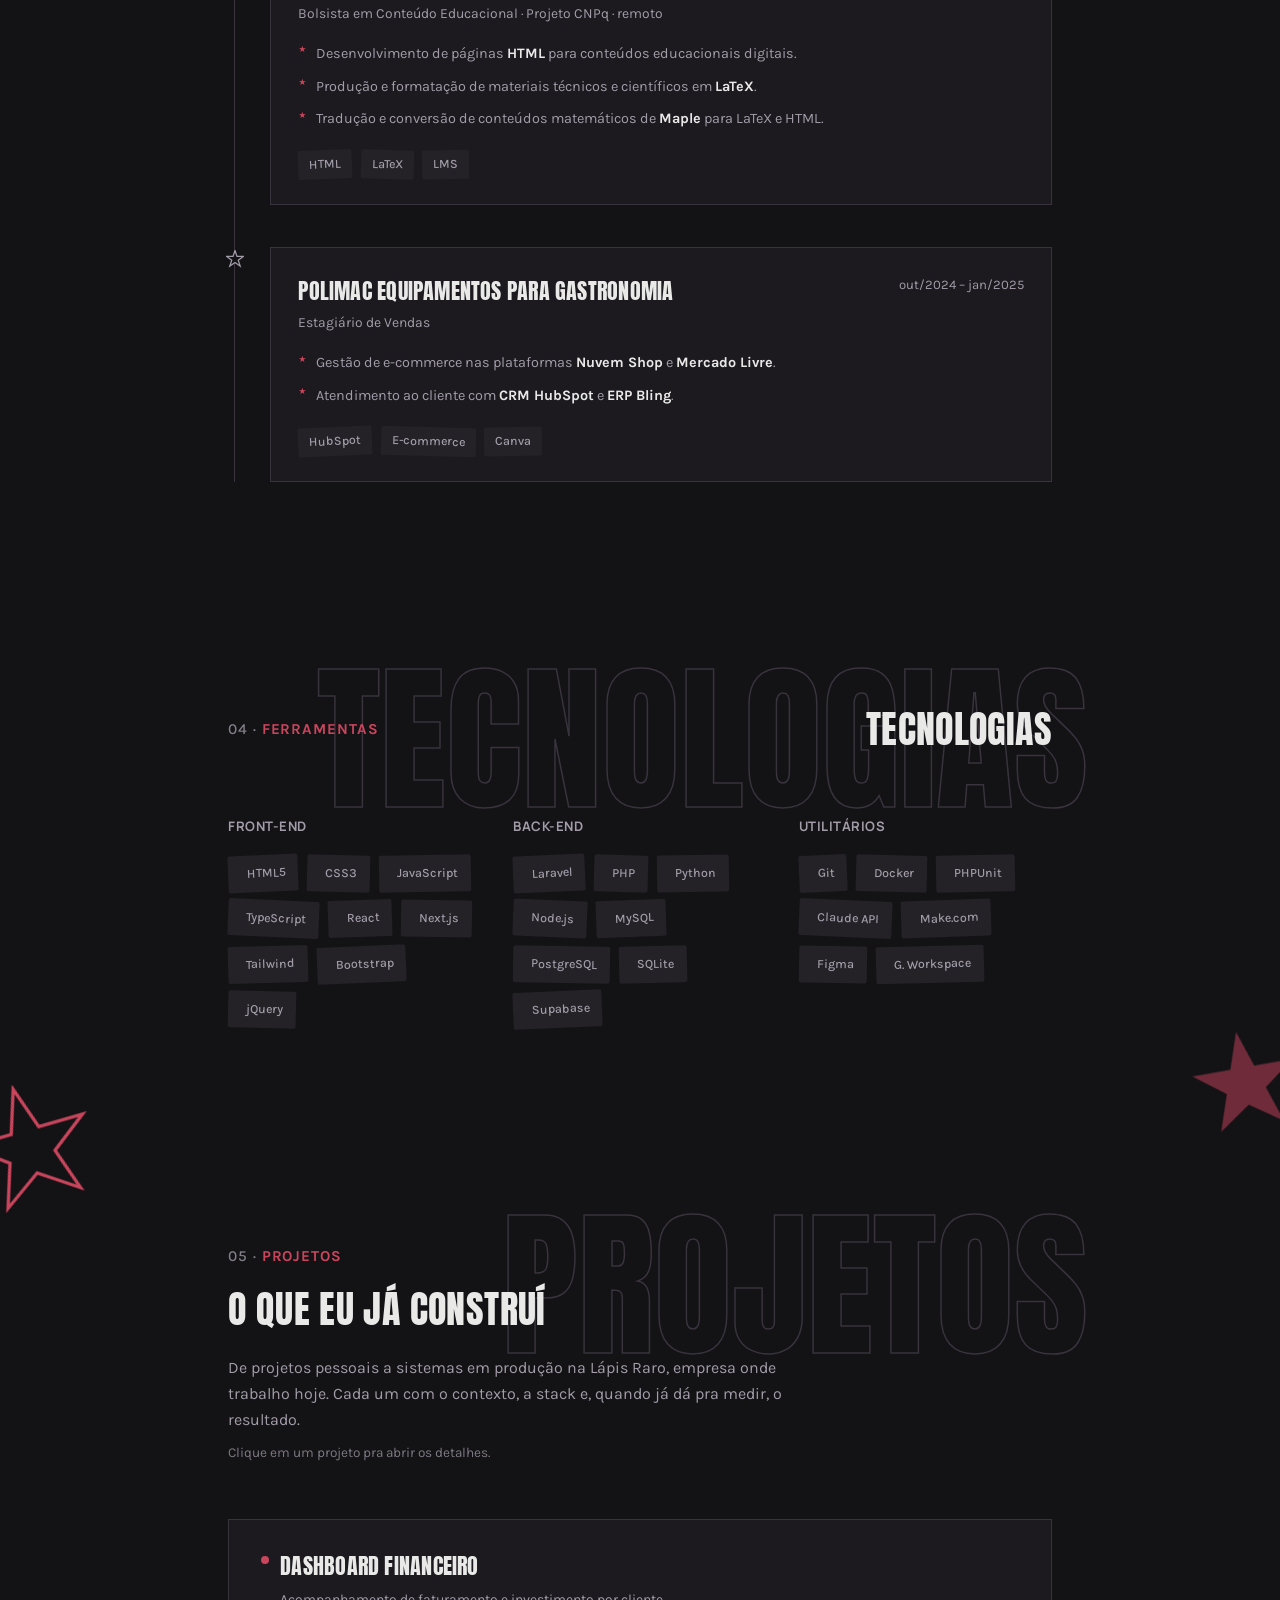
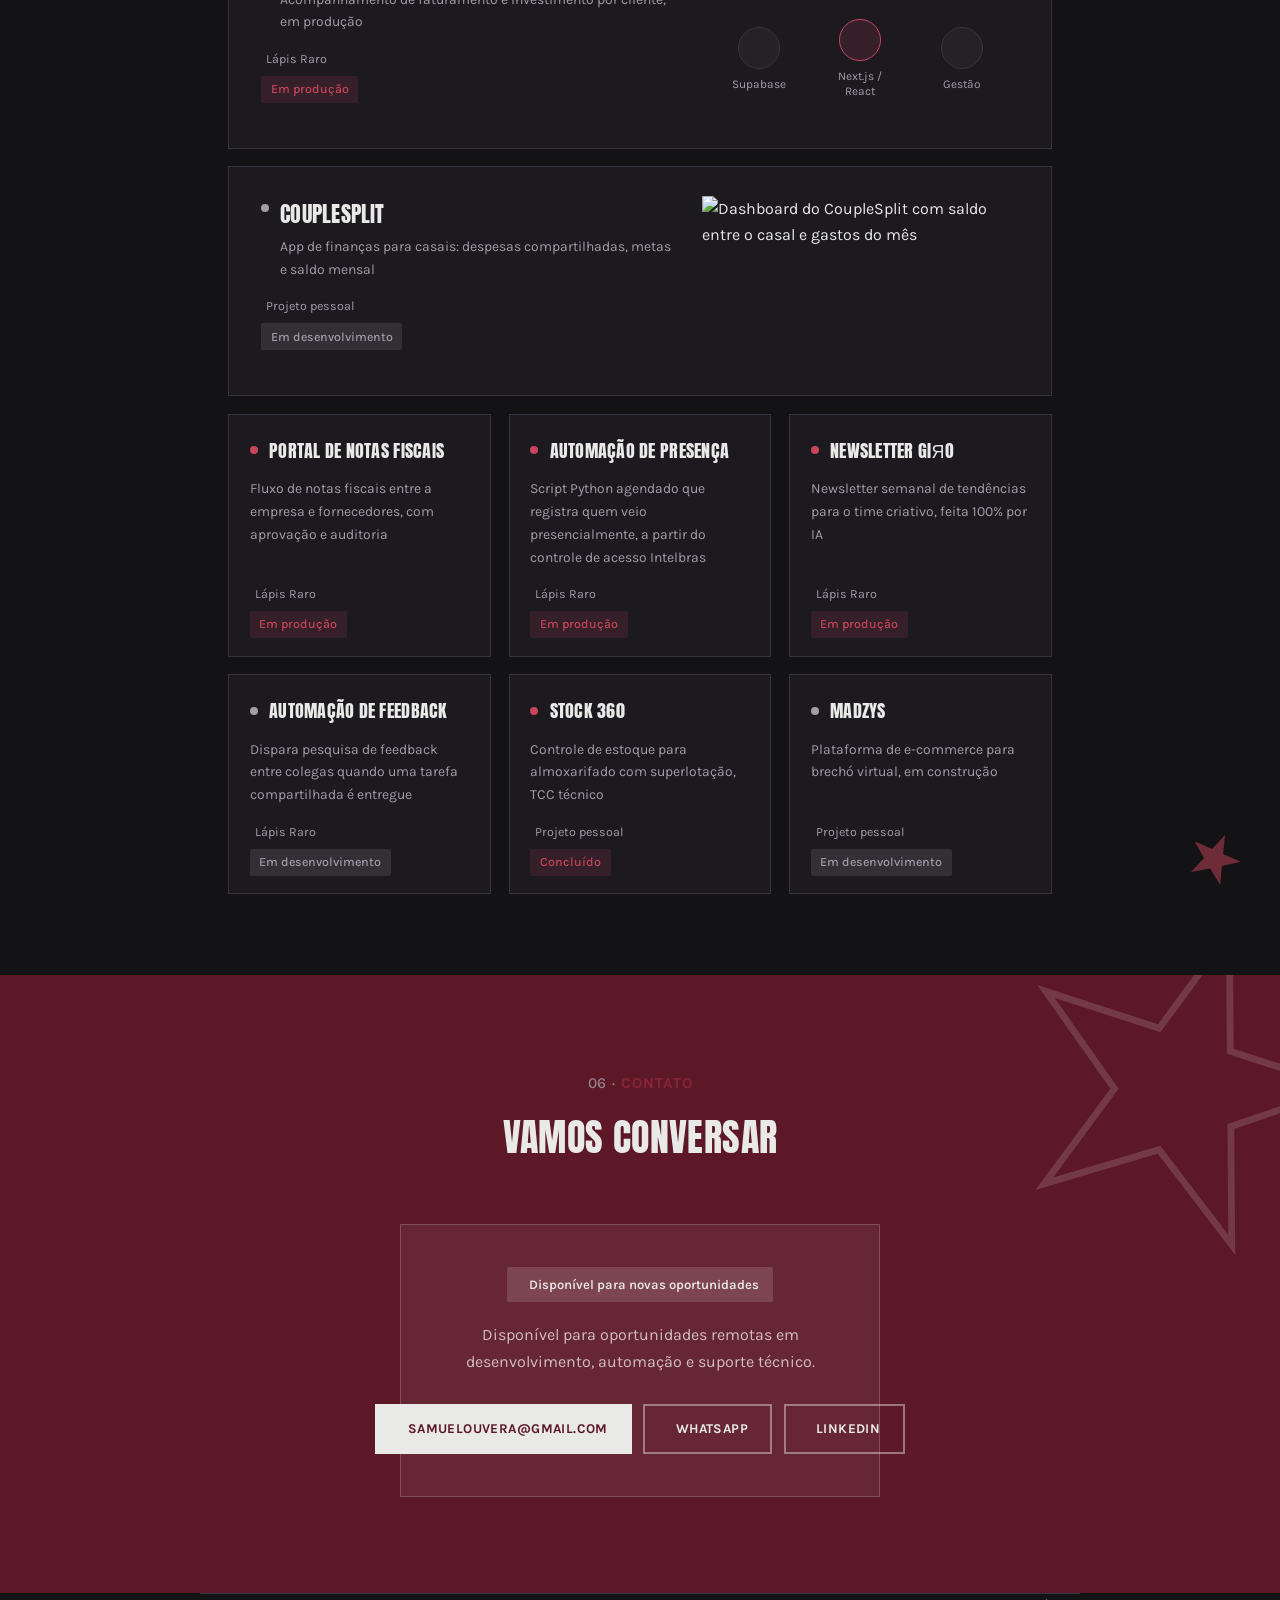
==== commit a0908ba0: "Portfolio: descricao fiel da automacao de presenca e da newsletter - Middleware Intelbras vira Autom" ====
--- a/index.html
+++ b/index.html
@@ -70,8 +70,8 @@
                 <p class="hero-role">Desenvolvedor Web · Python · Laravel · PHP</p>
                 <p class="hero-location"><i class="bi bi-geo-alt"></i> Ibirité, MG · Remoto</p>
                 <p class="hero-desc">
-                    Construindo soluções reais: do middleware em produção à API REST,
-                    com foco em back-end, automação e arquitetura organizada.
+                    Construindo soluções reais: de automações em produção a sistemas web completos,
+                    com foco em back-end e arquitetura organizada.
                 </p>
                 <div class="hero-actions">
                     <div class="hero-actions-row">
@@ -211,8 +211,8 @@
                         <ul class="timeline-bullets">
                             <li>Desenvolvi sozinho, do zero, um <strong>dashboard financeiro</strong> de faturamento e investimento por cliente (<strong>Next.js, React, TypeScript, Supabase/PostgreSQL</strong>), com motor de cálculo, versionamento de fechamentos e views materializadas <em>(em produção)</em>.</li>
                             <li>Desenvolvi sozinho, do zero, o <strong>portal de notas fiscais</strong> entre a agência e seus fornecedores (<strong>Laravel</strong>), com fluxo de aprovação, módulo de tesouraria, integração com Gmail API e mais de 600 testes automatizados <em>(em produção)</em>.</li>
-                            <li>Desenvolvimento e implementação de <strong>middleware Python</strong> para automação de extração e integração de dados via protocolo Intelbras <em>(em produção)</em>.</li>
-                            <li>Automação da <strong>newsletter semanal de tendências</strong> com IA em duas etapas (<strong>Make.com + Claude API</strong>) <em>(em produção)</em>.</li>
+                            <li>Automação em <strong>Python</strong> que consulta o controle de acesso <strong>Intelbras</strong> em horários agendados e registra a presença diária numa planilha que alimenta o BI da empresa <em>(em produção)</em>.</li>
+                            <li>Automação da <strong>newsletter semanal de tendências</strong> para o time criativo, produzida inteiramente por IA em duas etapas (<strong>Make.com + Claude API</strong>) <em>(em produção)</em>.</li>
                             <li>Automação de <strong>pesquisa de feedback</strong> entre colegas disparada por webhook na entrega de tarefas (<strong>Laravel + Google Sheets</strong>) <em>(em desenvolvimento)</em>.</li>
                             <li>Administração de <strong>IAM</strong> via Google Workspace, cobrindo 95% do parque de permissões com Princípio do Menor Privilégio.</li>
                             <li>Gestão do ciclo de vida do colaborador: <strong>onboarding/offboarding</strong> em ambiente híbrido (nuvem e servidor local).</li>
@@ -428,9 +428,9 @@
                 <article class="project-card-mini" data-project="middleware-intelbras" data-index="02" tabindex="0" role="button" aria-haspopup="dialog">
                     <div class="project-card-head">
                         <span class="dot live"></span>
-                        <h3>Middleware Intelbras</h3>
-                    </div>
-                    <span class="project-desc">Automação de extração e integração de dados via protocolo Intelbras</span>
+                        <h3>Automação de Presença</h3>
+                    </div>
+                    <span class="project-desc">Script Python agendado que registra quem veio presencialmente, a partir do controle de acesso Intelbras</span>
                     <div class="project-card-meta">
                         <span class="status-pill live">Em produção</span>
                         <span class="vis-stamp"><i class="bi bi-building"></i> Lápis Raro</span>
@@ -442,7 +442,7 @@
                         <span class="dot live"></span>
                         <h3>Newsletter GIЯO</h3>
                     </div>
-                    <span class="project-desc">Curadoria e redação de newsletter com duas etapas de IA, em produção pra agência toda</span>
+                    <span class="project-desc">Newsletter semanal de tendências para o time criativo, feita 100% por IA</span>
                     <div class="project-card-meta">
                         <span class="status-pill live">Em produção</span>
                         <span class="vis-stamp"><i class="bi bi-building"></i> Lápis Raro</span>
@@ -535,25 +535,25 @@
         <template id="tpl-middleware-intelbras">
             <div class="case">
                 <dl>
-                    <dt>Contexto</dt><dd>Dispositivos Intelbras expunham dados em protocolo proprietário, sem integração direta com os sistemas internos da empresa.</dd>
-                    <dt>Solução</dt><dd>Middleware em Python que extrai, normaliza e integra esses dados automaticamente, rodando em produção desde a implantação.</dd>
-                    <dt>Stack</dt><dd class="tags-row"><span class="tag">Python</span><span class="tag">Automação</span><span class="tag">Integração de dados</span></dd>
+                    <dt>Contexto</dt><dd>Saber quem trabalhou presencialmente na empresa dependia de consultar manualmente o controle de acesso Intelbras.</dd>
+                    <dt>Solução</dt><dd>Script em Python que roda todo dia em horários fixos, consulta os registros de entrada no controle de acesso e atualiza uma planilha com a presença de cada colaborador. Essa planilha alimenta um painel de BI usado pela empresa.</dd>
+                    <dt>Stack</dt><dd class="tags-row"><span class="tag">Python</span><span class="tag">Agendamento</span><span class="tag">Planilha</span></dd>
                 </dl>
             </div>
             <div class="flow">
                 <div class="flow-step">
-                    <div class="icon"><i class="bi bi-hdd-network"></i></div>
-                    <span>Dispositivos Intelbras</span>
+                    <div class="icon"><i class="bi bi-door-open"></i></div>
+                    <span>Controle de acesso</span>
                 </div>
                 <div class="flow-arrow"><i class="bi bi-arrow-right"></i></div>
                 <div class="flow-step highlight">
-                    <div class="icon"><i class="bi bi-cpu"></i></div>
-                    <span>Middleware Python</span>
-                </div>
-                <div class="flow-arrow"><i class="bi bi-arrow-right"></i></div>
-                <div class="flow-step">
-                    <div class="icon"><i class="bi bi-database"></i></div>
-                    <span>Sistema interno</span>
+                    <div class="icon"><i class="bi bi-clock-history"></i></div>
+                    <span>Python agendado</span>
+                </div>
+                <div class="flow-arrow"><i class="bi bi-arrow-right"></i></div>
+                <div class="flow-step">
+                    <div class="icon"><i class="bi bi-table"></i></div>
+                    <span>Planilha → BI</span>
                 </div>
             </div>
         </template>
@@ -561,9 +561,9 @@
         <template id="tpl-newsletter-giro">
             <div class="case">
                 <dl>
-                    <dt>Contexto</dt><dd>Produzir uma newsletter editorial de tendências toda semana consumia tempo manual de curadoria e redação.</dd>
+                    <dt>Contexto</dt><dd>O time criativo da agência precisava de insights semanais sobre tendências, e reunir e escrever isso à mão toda semana consumia tempo de curadoria e redação.</dd>
                     <dt>Solução</dt><dd>Automação que varre fontes de tendências e usa IA em duas etapas (uma extrai o que é relevante de cada fonte, outra edita e escreve no tom da marca), montando o e-mail final.</dd>
-                    <dt>Resultado</dt><dd>Em produção, enviada semanalmente para a agência toda.</dd>
+                    <dt>Resultado</dt><dd>Em produção: toda semana a newsletter chega pronta ao time criativo, sem ninguém precisar pesquisar ou escrever.</dd>
                     <dt>Stack</dt><dd class="tags-row"><span class="tag">Make.com</span><span class="tag">Claude (Anthropic API)</span></dd>
                 </dl>
             </div>
